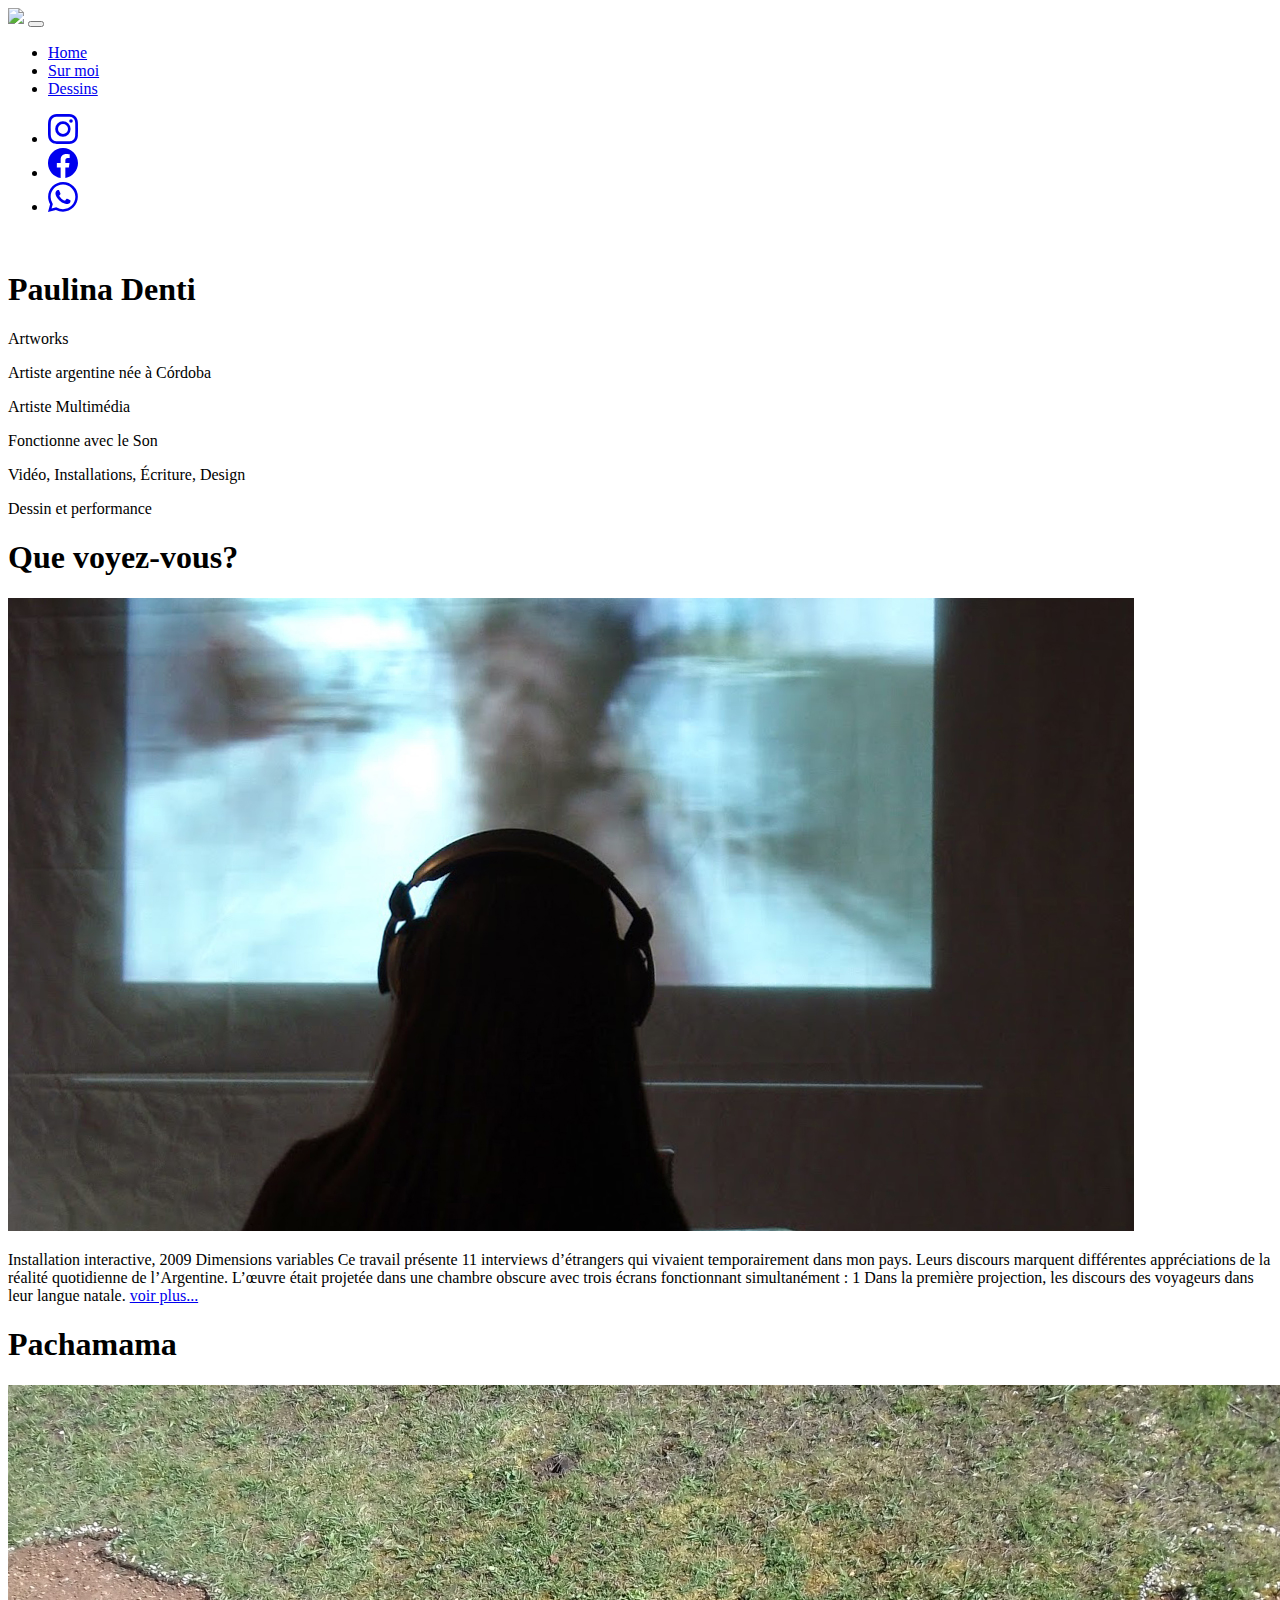
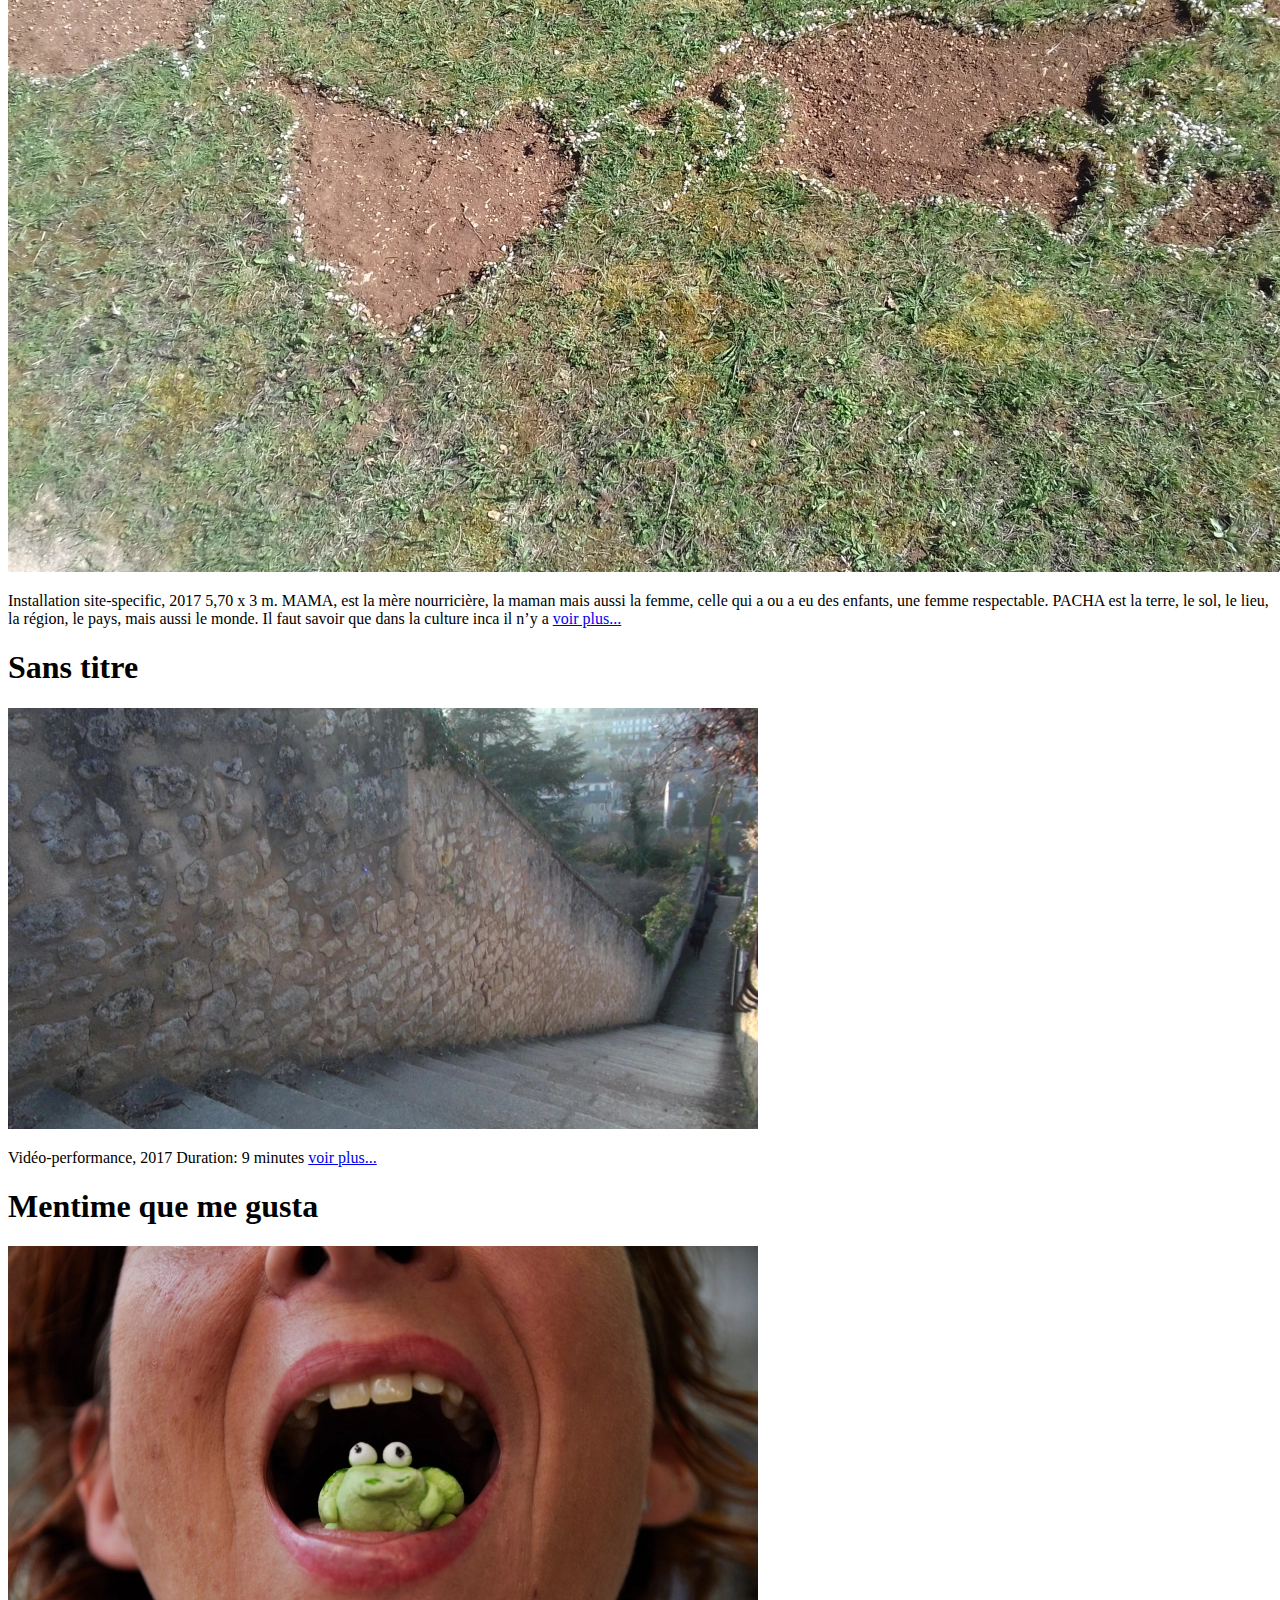
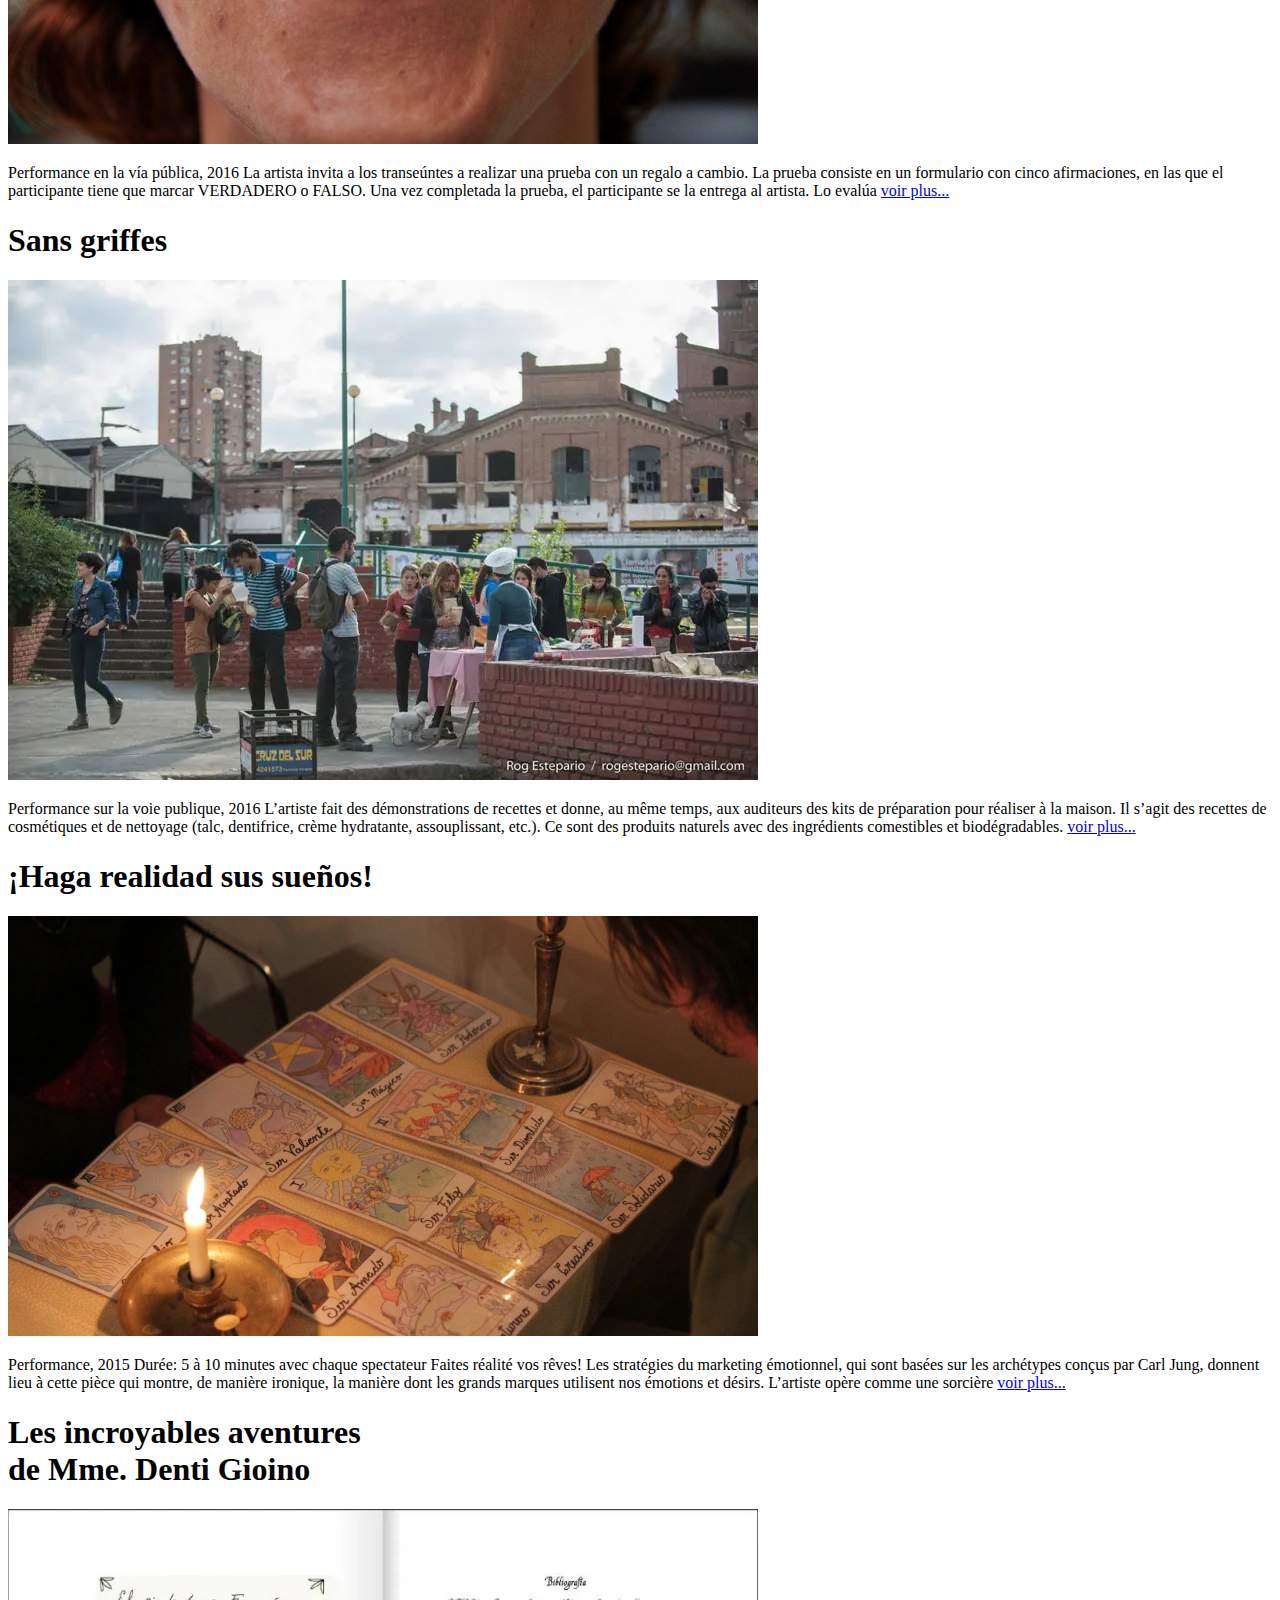
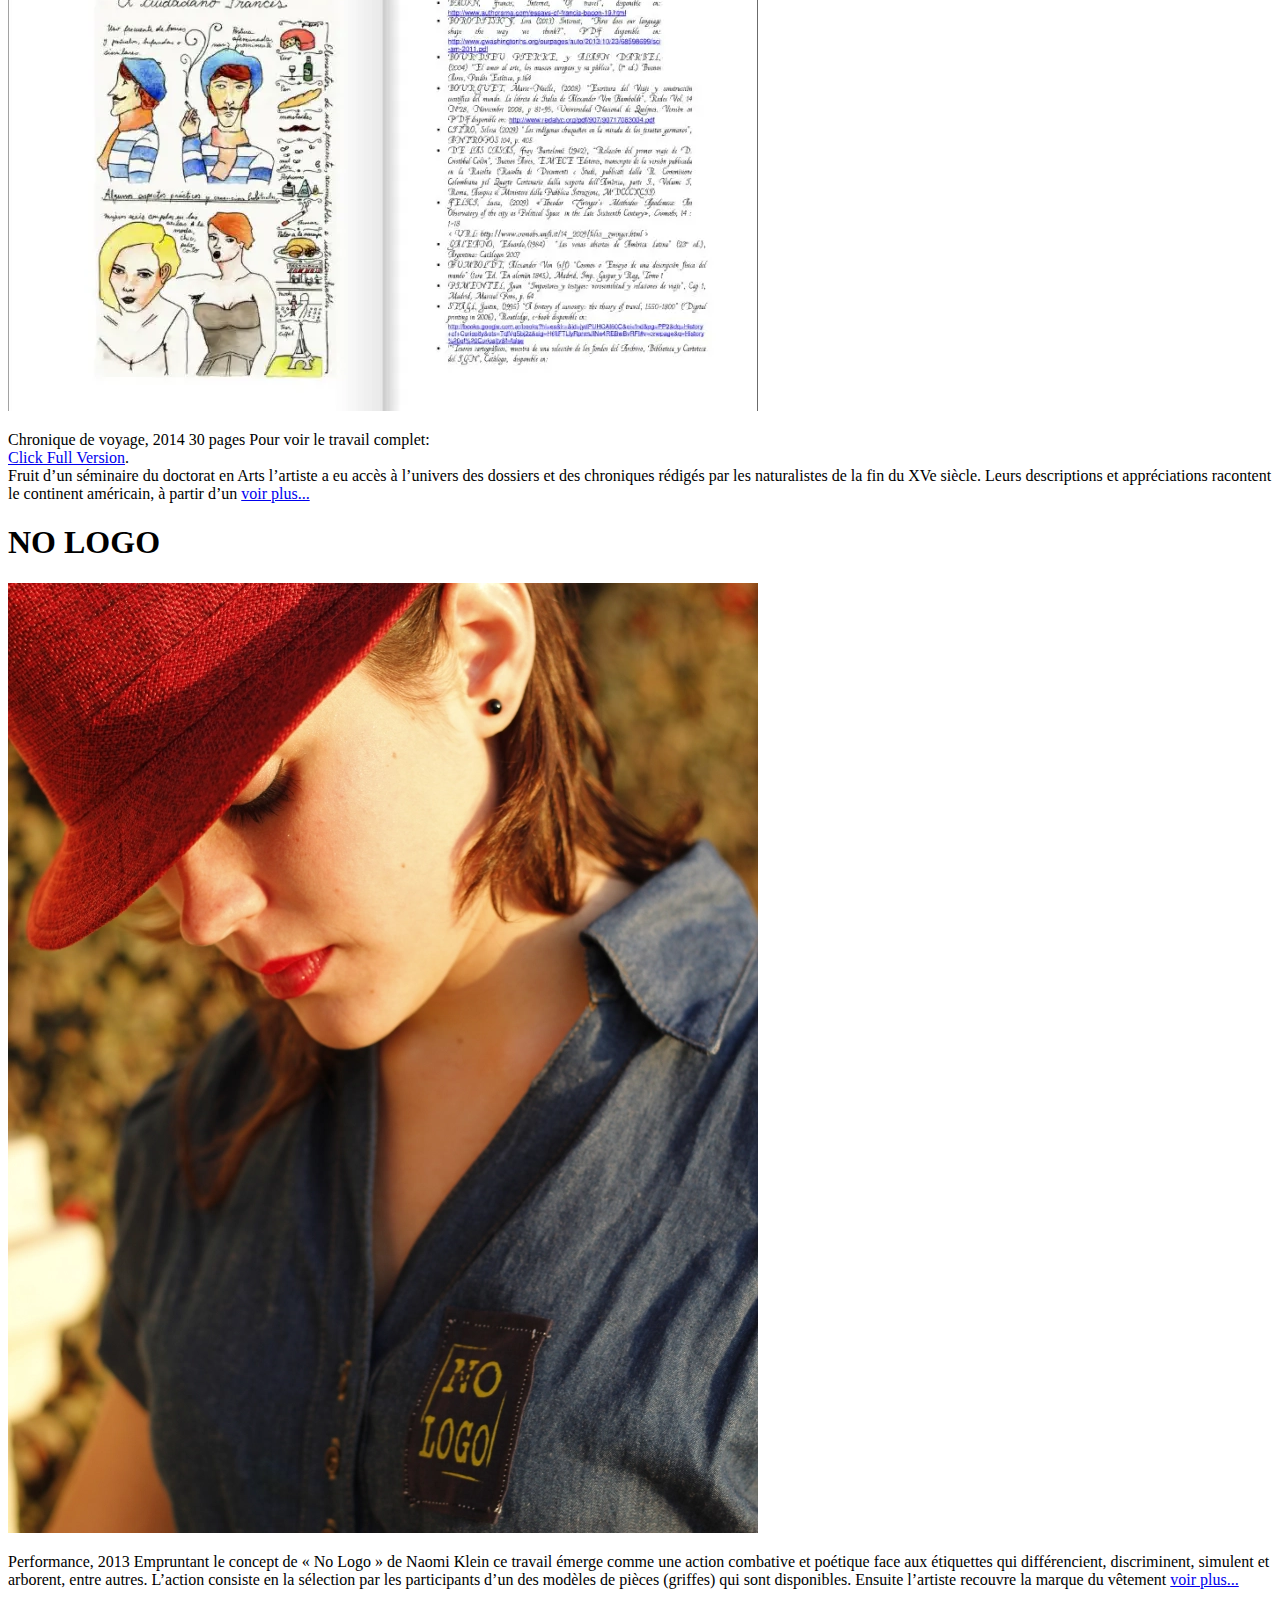
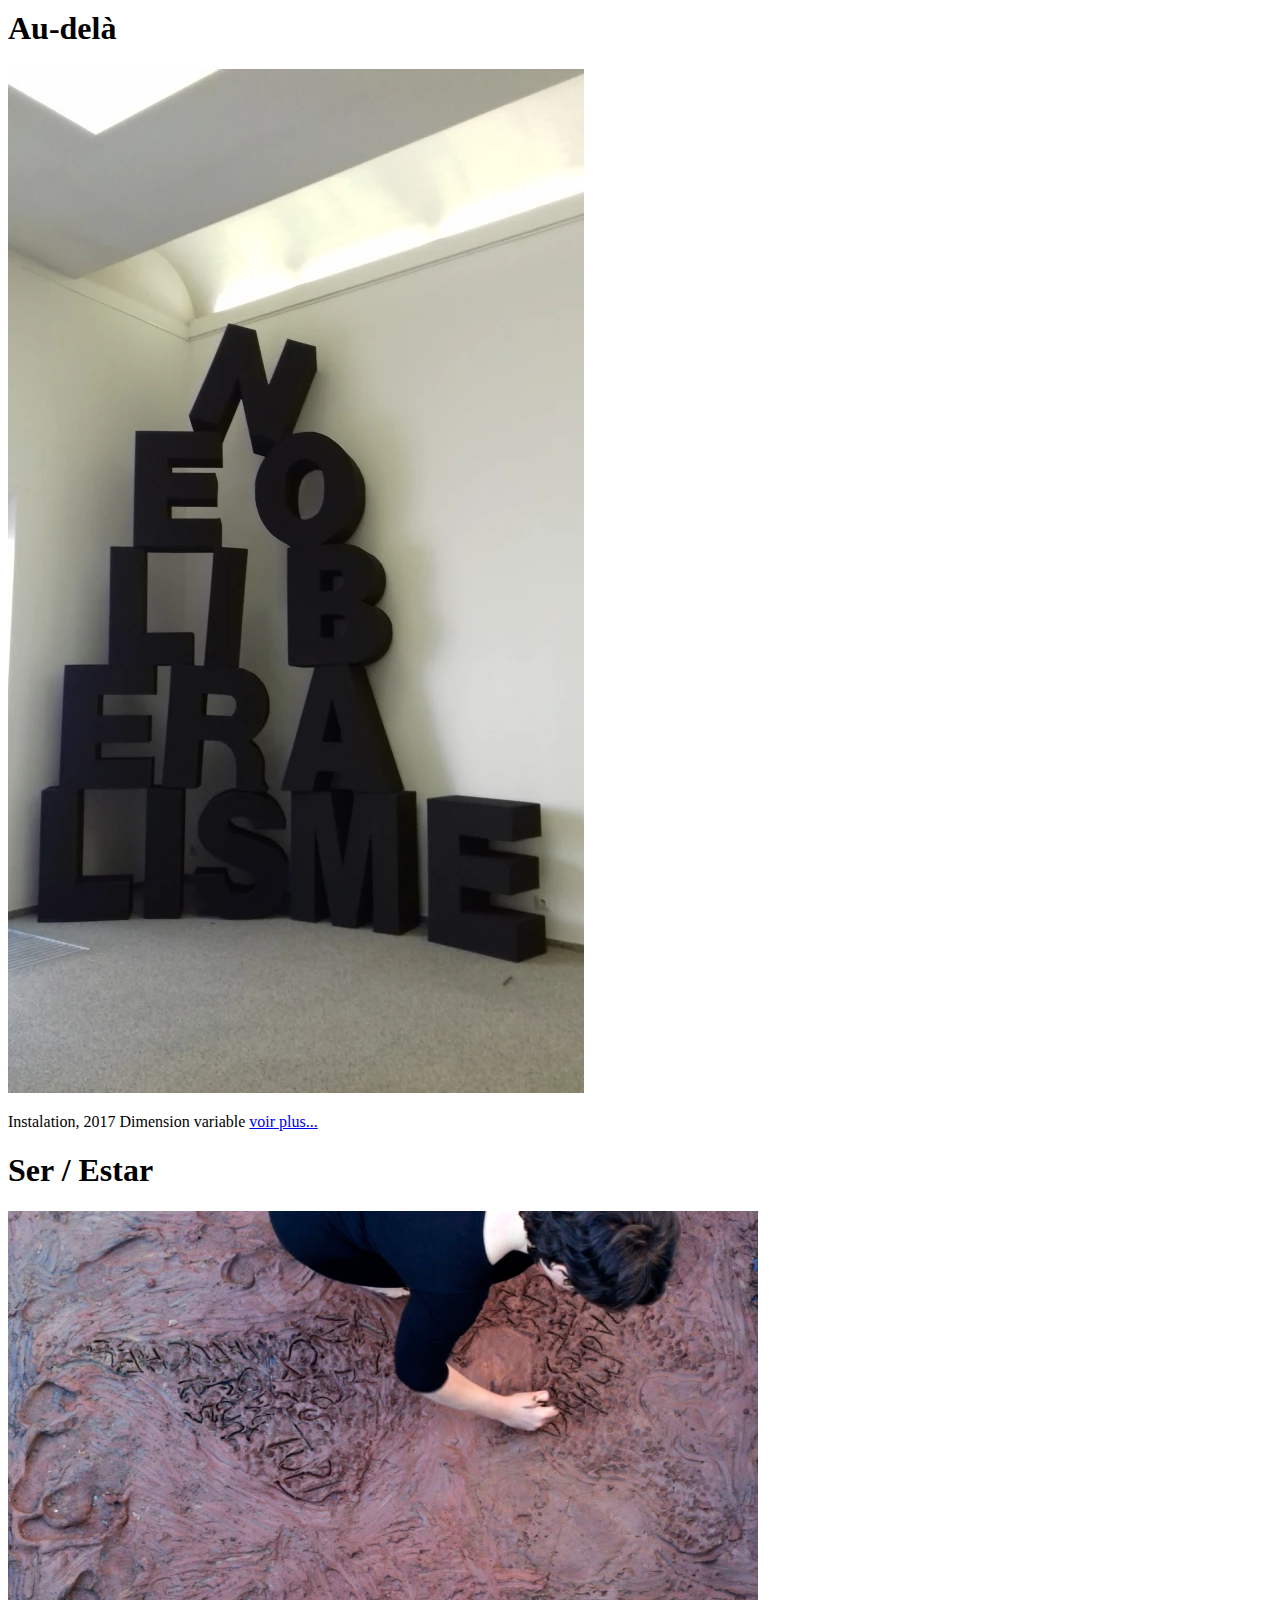
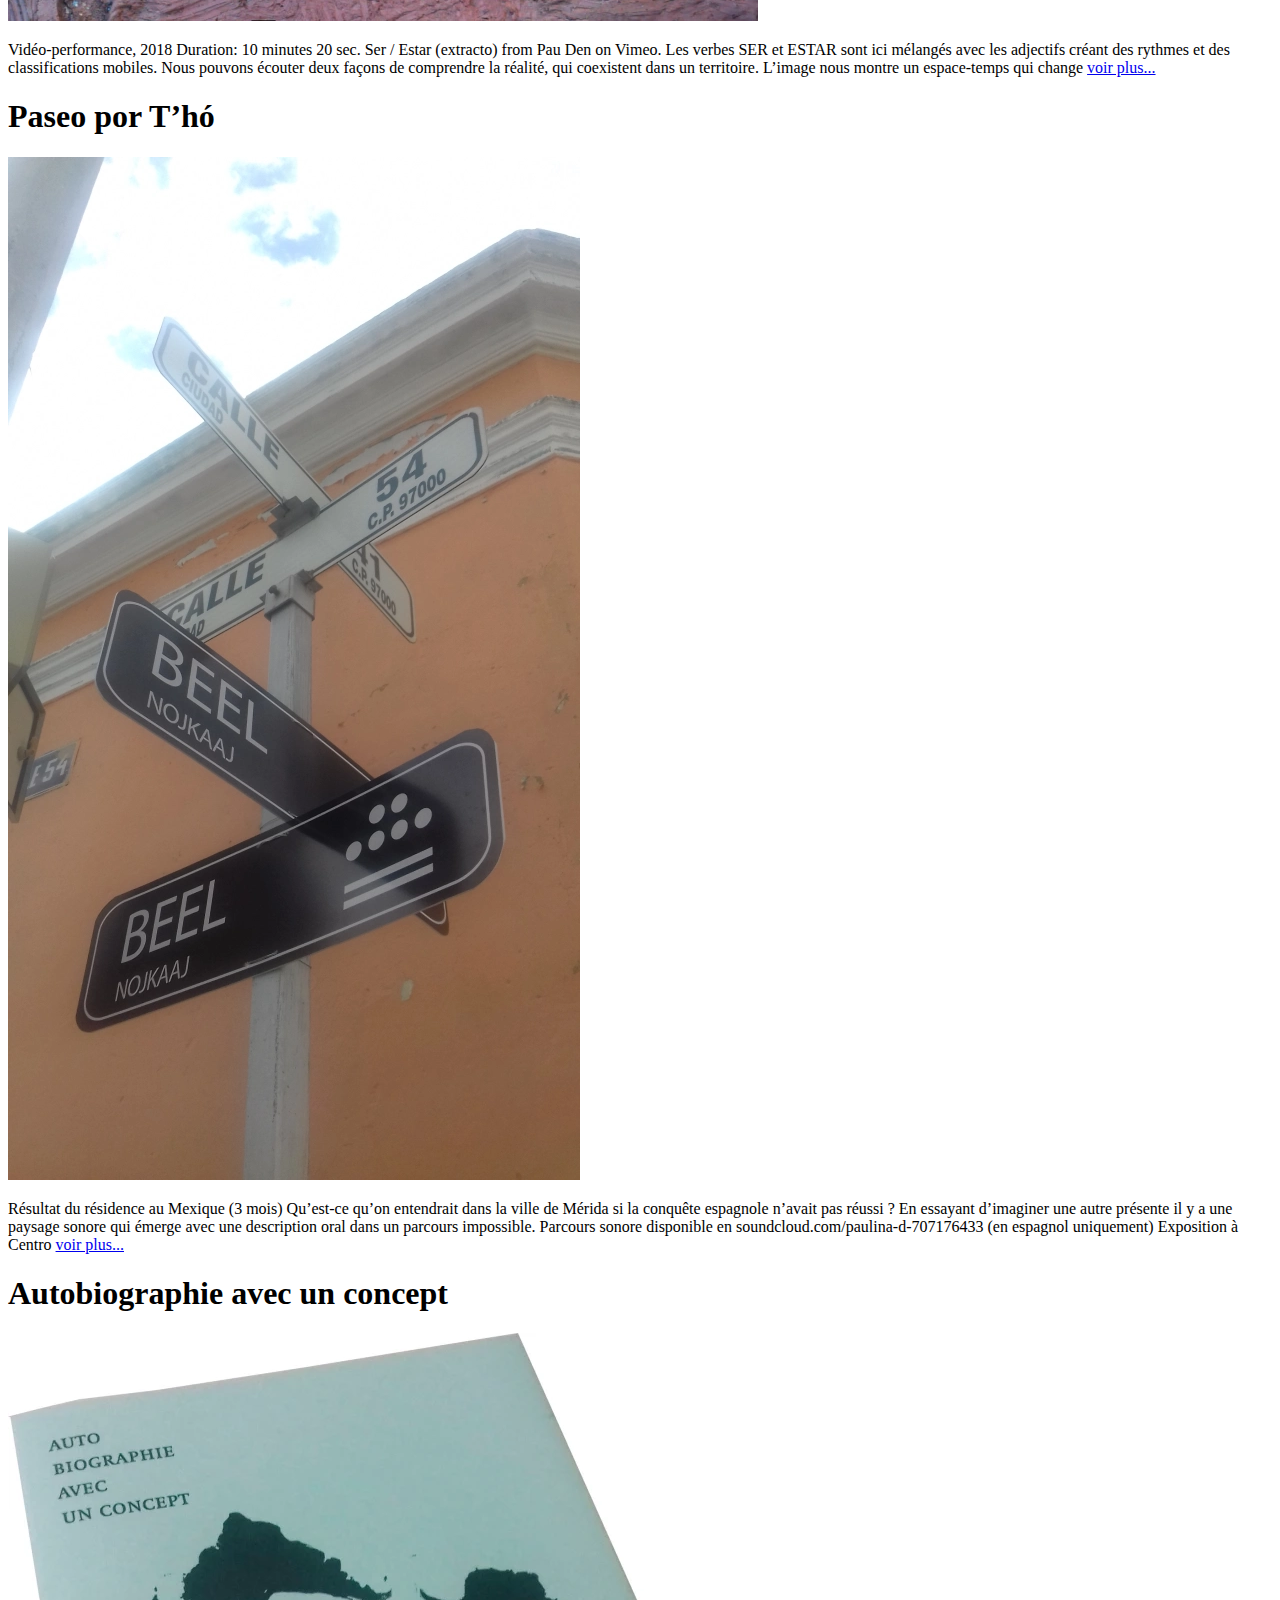
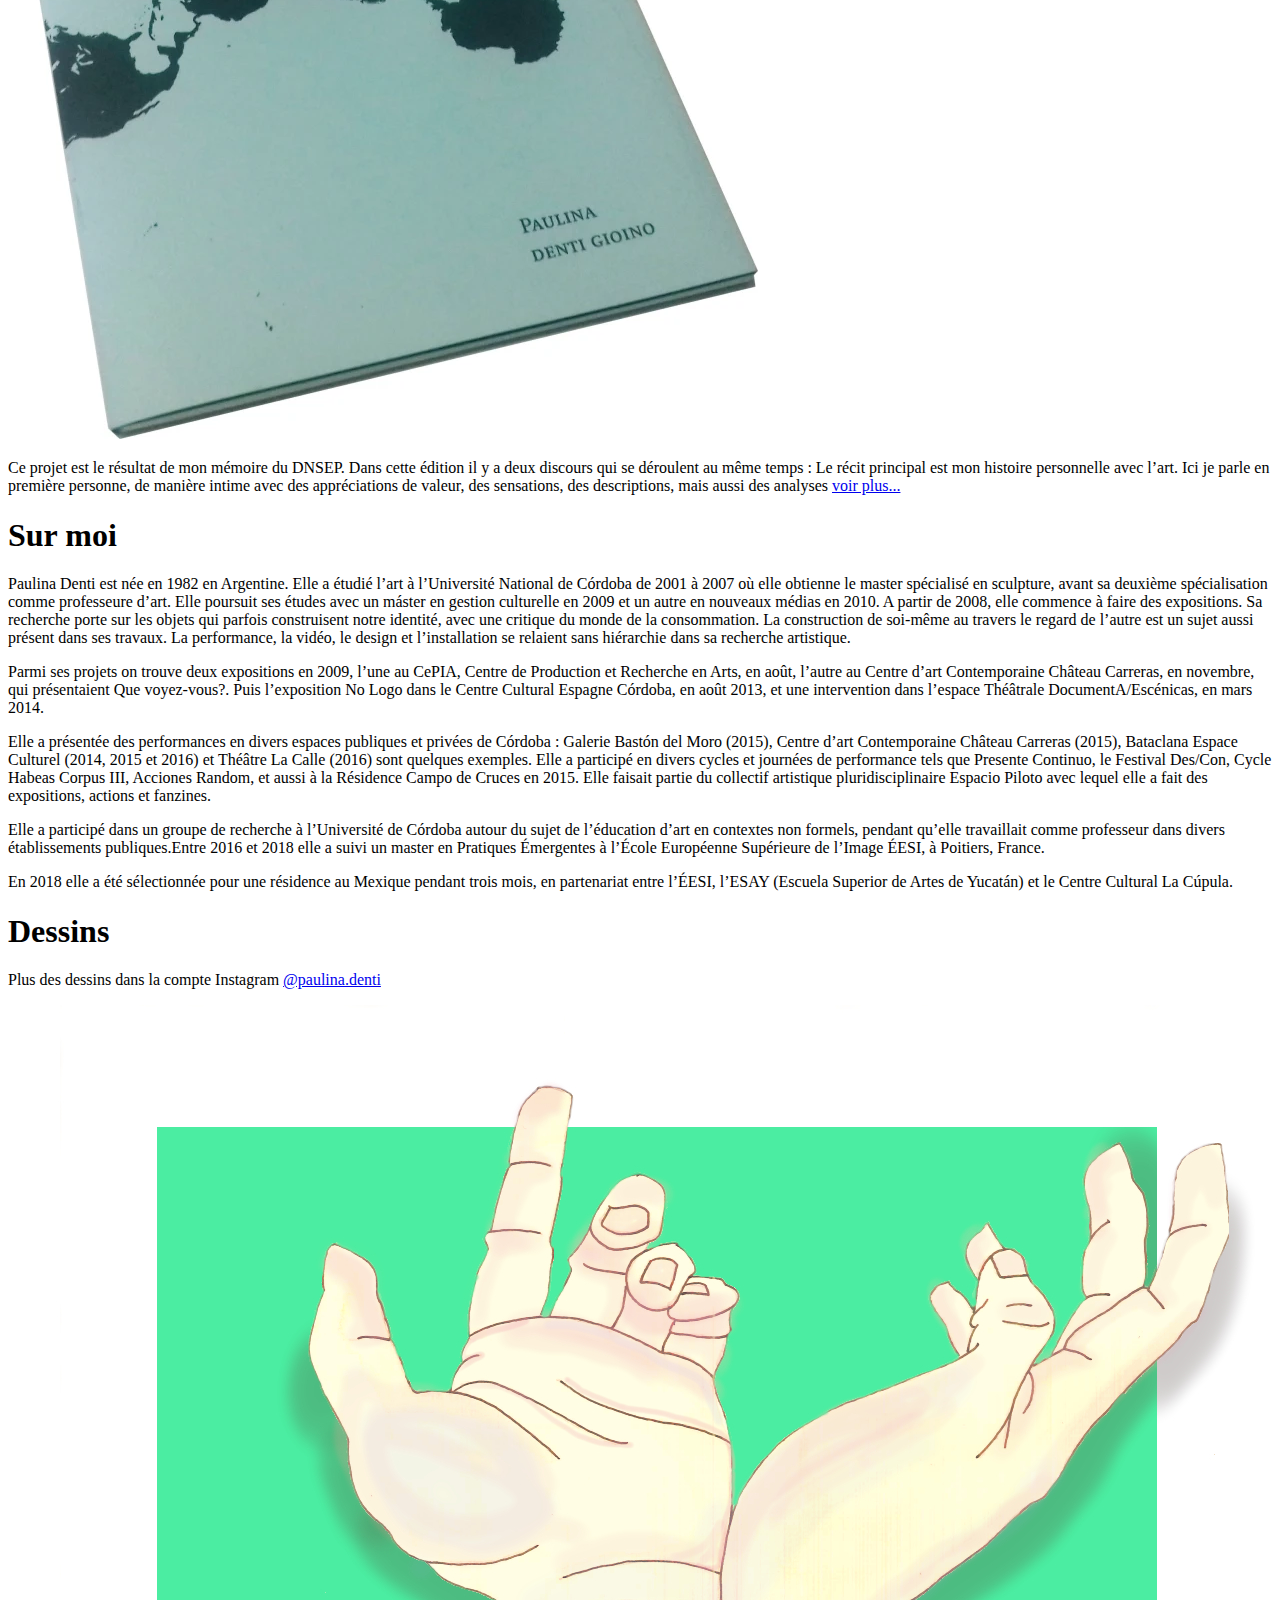
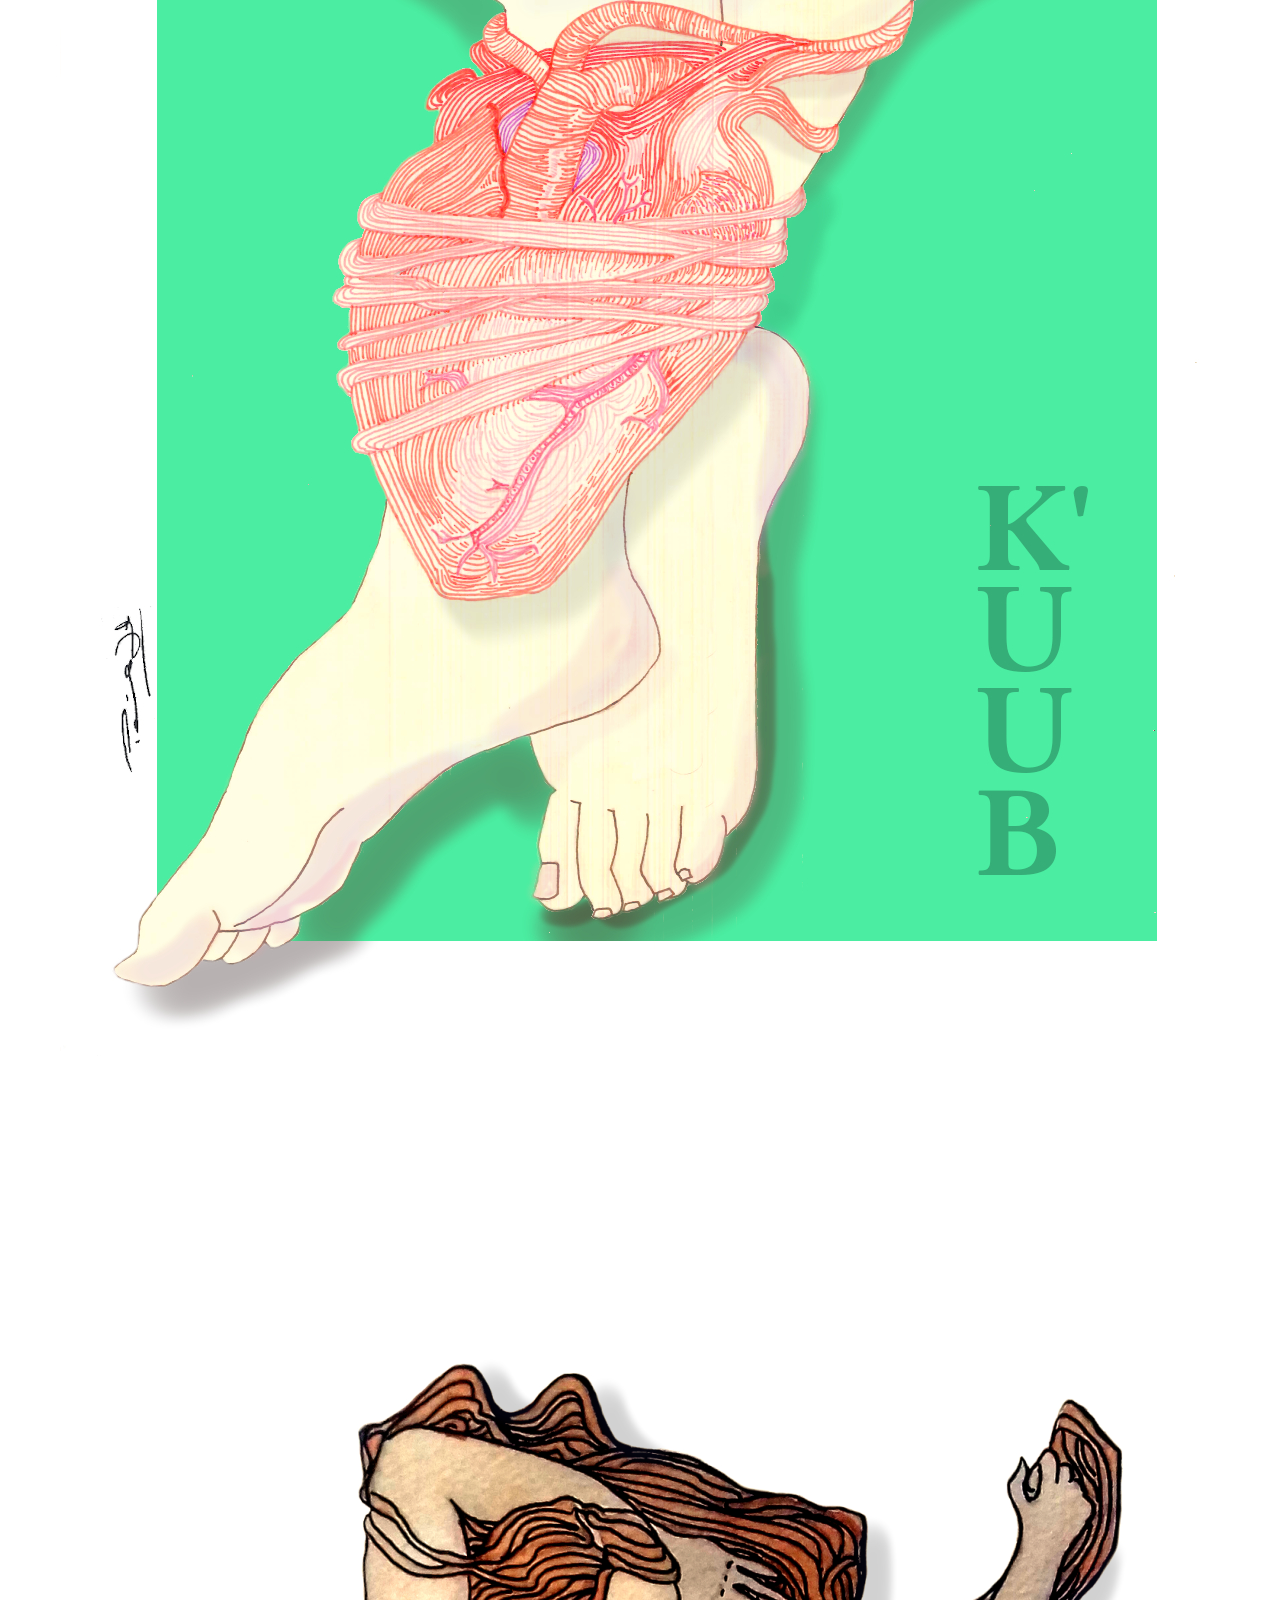
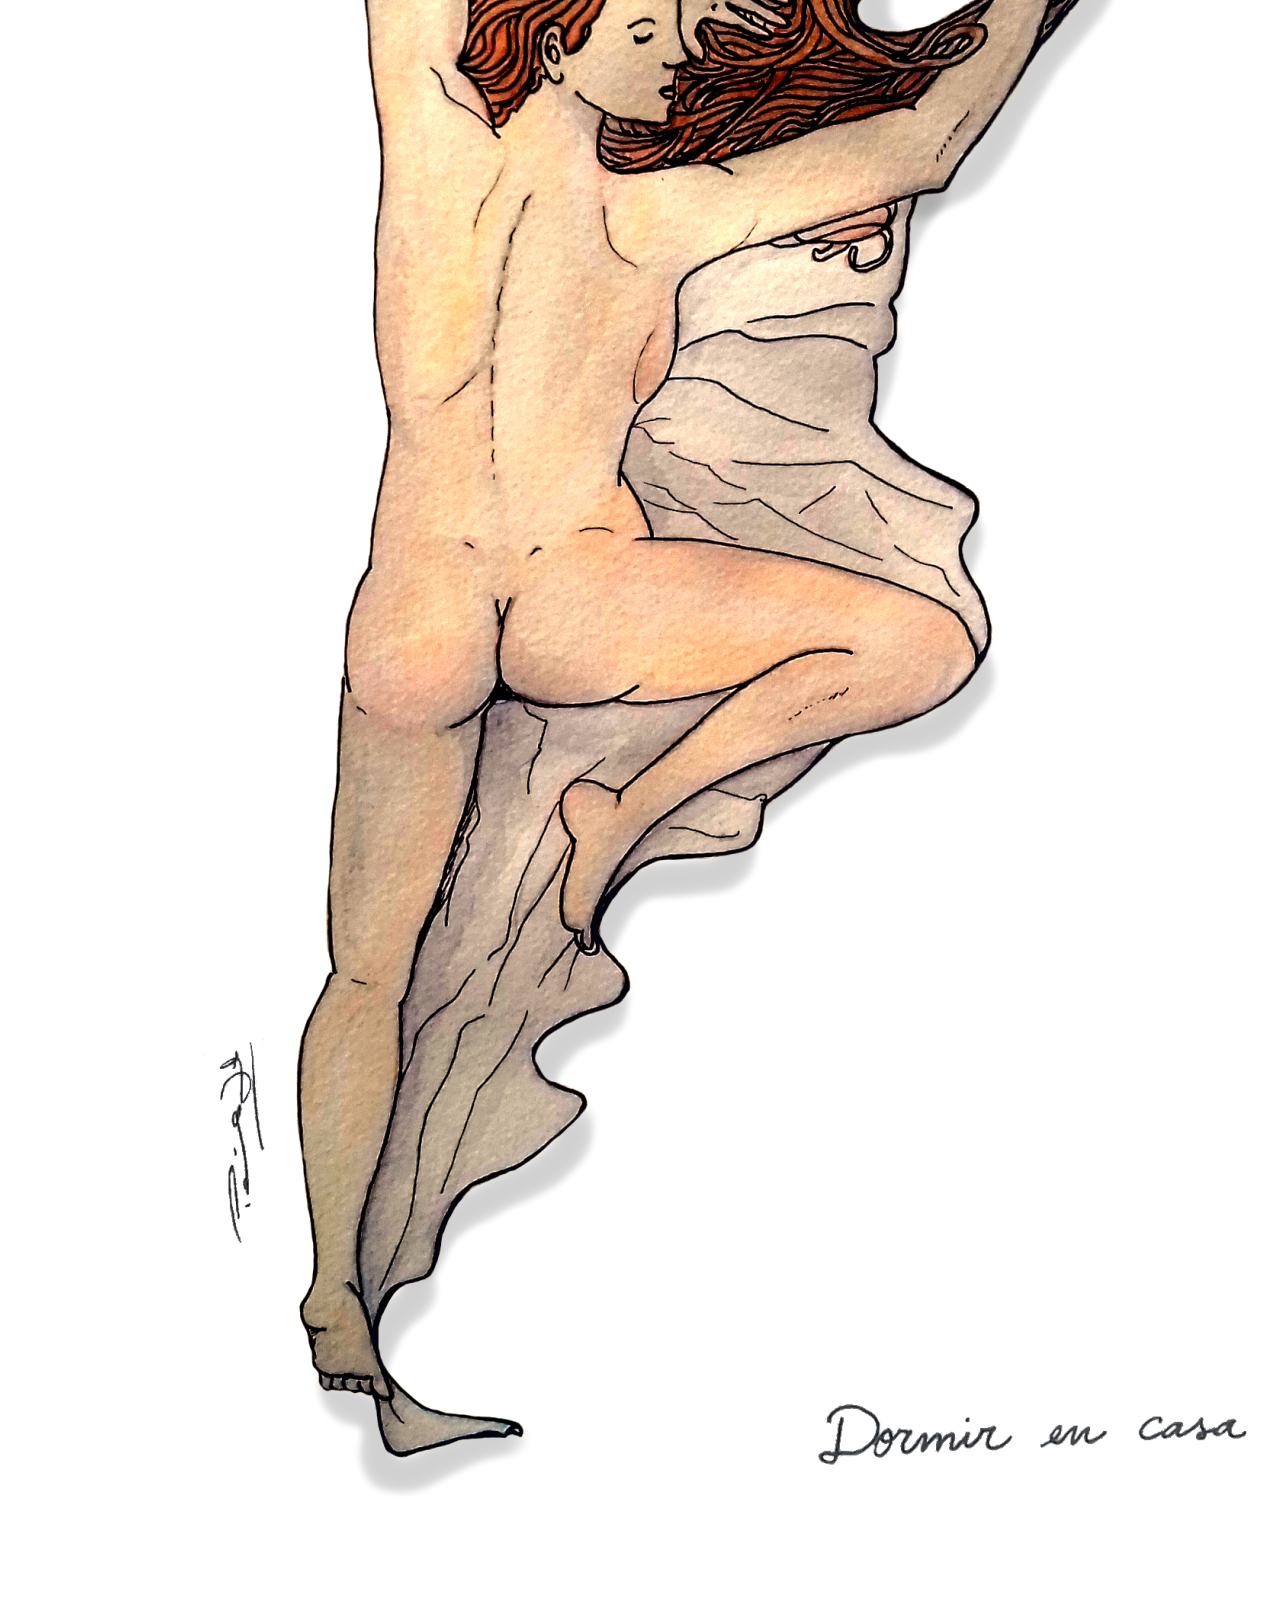
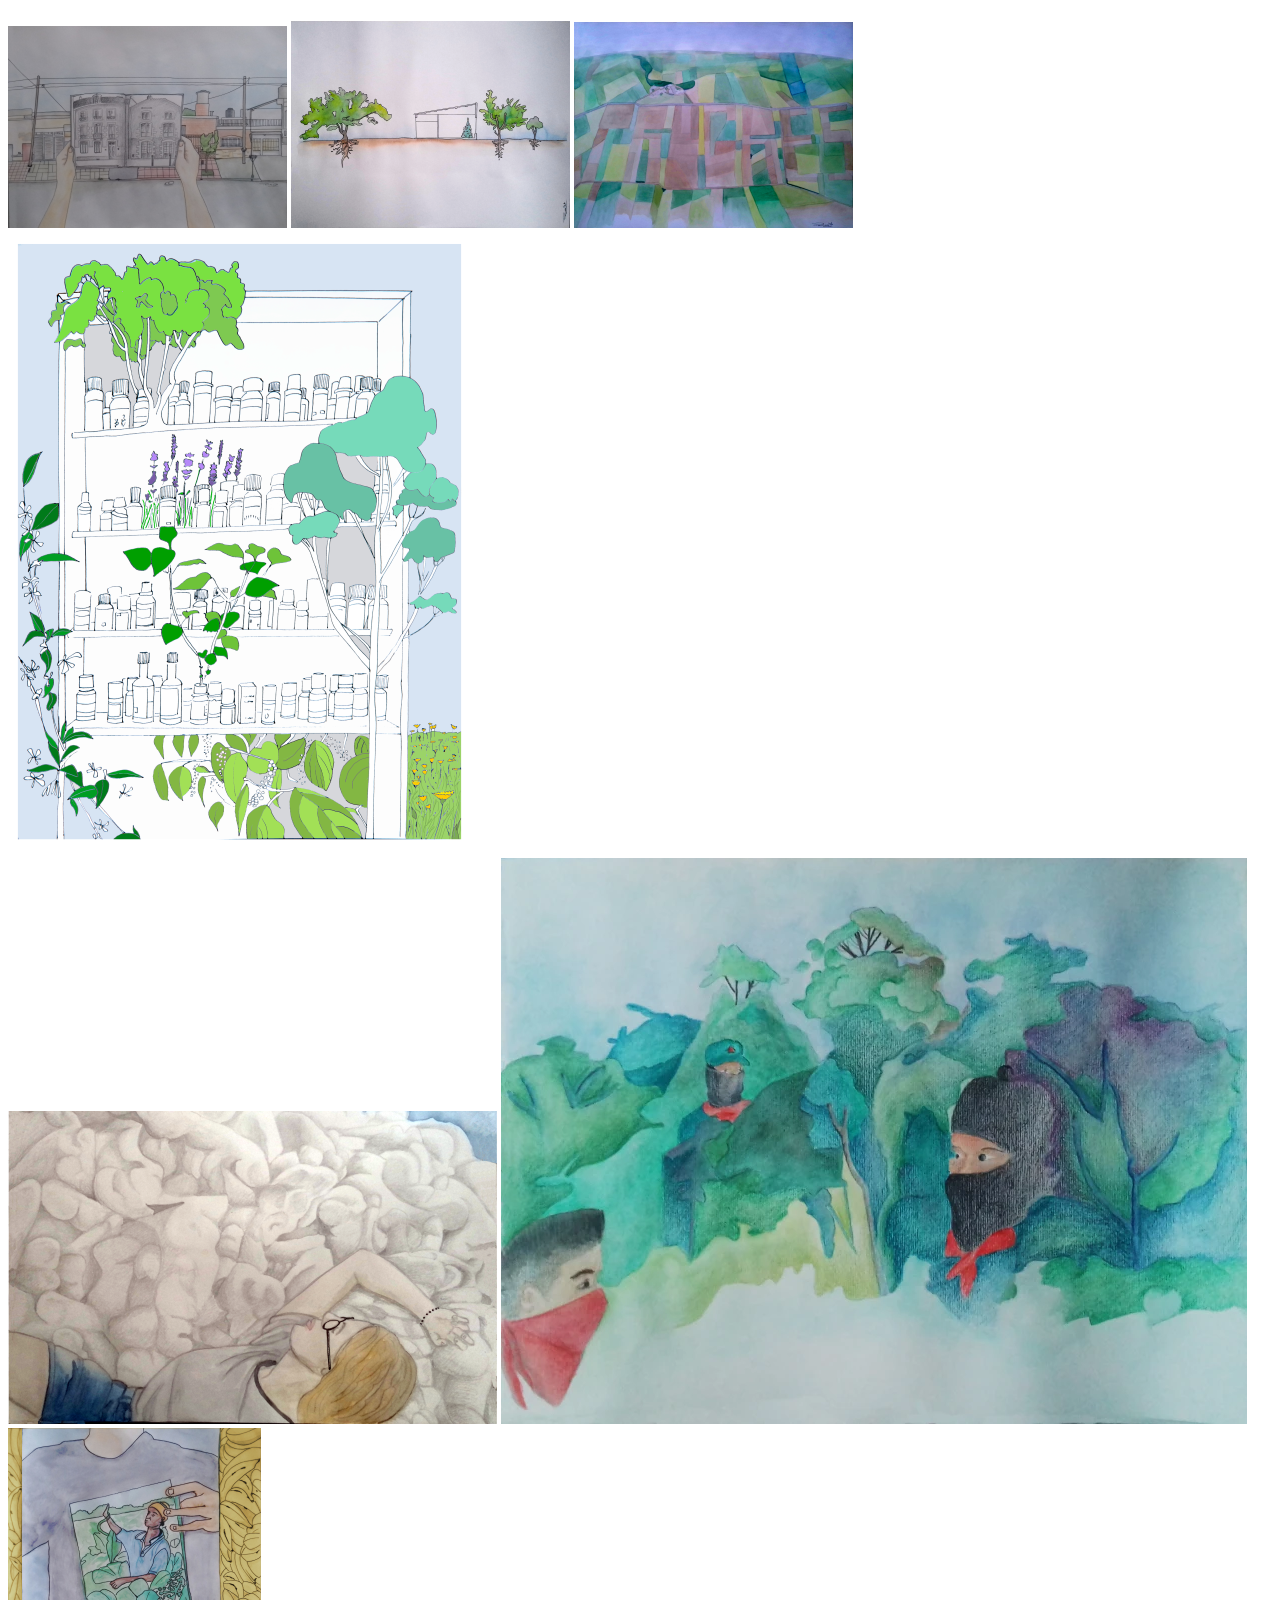
==== index.html @ 6fab8254 "web artoworks" ====
<!DOCTYPE html>
<html lang="en">
<head>
    <meta charset="UTF-8">
    <meta http-equiv="X-UA-Compatible" content="IE=edge">
    <meta name="viewport" content="width=device-width, initial-scale=1.0">
    <title>Paulina Denti - Artworks</title>
    <link rel="shortcut icon" href="/img2/nostalgia.webp" type="image/x-icon">
    <link rel="stylesheet" href="/landArtista.css">
    <link rel="stylesheet" href="/bootstrap-5.3.0-alpha1-dist/css/bootstrap.min.css">
</head>
<body data-bs-spy="scroll" data-bs-target=".navbar">
    <nav class="navbar navbar-expand-sm  shadow-sm  rounded" id="home">
        <div class="container-fluid">
        
    
            <img src="/img2/kuub2.webp" class="img-fluid d-inline-block rounded-circle " width="50">
       
          
    
          
          
    
    
    
          <button class="navbar-toggler" type="button" data-bs-toggle="collapse" data-bs-target="#collapsibleNavbar">
            <span class="navbar-toggler-icon"></span>
          </button>
    
    
          <div class="collapse navbar-collapse justify-content-start" id="collapsibleNavbar">
            <ul class="navbar-nav ">

                <li class="nav-item">
                    <a class="nav-link fw-semibold" href="#home">Home</a>
                  </li>
                  <li class="nav-item">
                    <a class="nav-link fw-semibold" href="#sur_moi">
                        Sur moi
                    </a>
                  </li>
                  <li class="nav-item fw-semibold">
                    <a class="nav-link" href="#dibujos">
                      Dessins
                    </a>
                  </li> 
          
            </ul>
          </div>
    
        
      
          <!-- iconos -->
          <div class="collapse navbar-collapse justify-content-end" id="collapsibleNavbar">
            <ul class="navbar-nav d-flex flex-row justify-content-around">
          
                <li class="nav-item">
                    <a class="nav-link" href="https://www.instagram.com/" target="_blank">
                      <svg xmlns="http://www.w3.org/2000/svg" width="30" height="30" fill="currentColor" class="bi bi-instagram" viewBox="0 0 16 16">
                        <path d="M8 0C5.829 0 5.556.01 4.703.048 3.85.088 3.269.222 2.76.42a3.917 3.917 0 0 0-1.417.923A3.927 3.927 0 0 0 .42 2.76C.222 3.268.087 3.85.048 4.7.01 5.555 0 5.827 0 8.001c0 2.172.01 2.444.048 3.297.04.852.174 1.433.372 1.942.205.526.478.972.923 1.417.444.445.89.719 1.416.923.51.198 1.09.333 1.942.372C5.555 15.99 5.827 16 8 16s2.444-.01 3.298-.048c.851-.04 1.434-.174 1.943-.372a3.916 3.916 0 0 0 1.416-.923c.445-.445.718-.891.923-1.417.197-.509.332-1.09.372-1.942C15.99 10.445 16 10.173 16 8s-.01-2.445-.048-3.299c-.04-.851-.175-1.433-.372-1.941a3.926 3.926 0 0 0-.923-1.417A3.911 3.911 0 0 0 13.24.42c-.51-.198-1.092-.333-1.943-.372C10.443.01 10.172 0 7.998 0h.003zm-.717 1.442h.718c2.136 0 2.389.007 3.232.046.78.035 1.204.166 1.486.275.373.145.64.319.92.599.28.28.453.546.598.92.11.281.24.705.275 1.485.039.843.047 1.096.047 3.231s-.008 2.389-.047 3.232c-.035.78-.166 1.203-.275 1.485a2.47 2.47 0 0 1-.599.919c-.28.28-.546.453-.92.598-.28.11-.704.24-1.485.276-.843.038-1.096.047-3.232.047s-2.39-.009-3.233-.047c-.78-.036-1.203-.166-1.485-.276a2.478 2.478 0 0 1-.92-.598 2.48 2.48 0 0 1-.6-.92c-.109-.281-.24-.705-.275-1.485-.038-.843-.046-1.096-.046-3.233 0-2.136.008-2.388.046-3.231.036-.78.166-1.204.276-1.486.145-.373.319-.64.599-.92.28-.28.546-.453.92-.598.282-.11.705-.24 1.485-.276.738-.034 1.024-.044 2.515-.045v.002zm4.988 1.328a.96.96 0 1 0 0 1.92.96.96 0 0 0 0-1.92zm-4.27 1.122a4.109 4.109 0 1 0 0 8.217 4.109 4.109 0 0 0 0-8.217zm0 1.441a2.667 2.667 0 1 1 0 5.334 2.667 2.667 0 0 1 0-5.334z"/>
                      </svg>
                    </a>
                  </li>
        
                  <li>
                    <a class="nav-link" href="https://www.facebook.com/">
                      <svg xmlns="http://www.w3.org/2000/svg" width="30" height="30" fill="currentColor" class="bi bi-facebook" viewBox="0 0 16 16">
                        <path d="M16 8.049c0-4.446-3.582-8.05-8-8.05C3.58 0-.002 3.603-.002 8.05c0 4.017 2.926 7.347 6.75 7.951v-5.625h-2.03V8.05H6.75V6.275c0-2.017 1.195-3.131 3.022-3.131.876 0 1.791.157 1.791.157v1.98h-1.009c-.993 0-1.303.621-1.303 1.258v1.51h2.218l-.354 2.326H9.25V16c3.824-.604 6.75-3.934 6.75-7.951z"/>
                      </svg>
                    </a>
                   </li> 
        
                   <li class="nav-item">
                    <a class="nav-link" href="https://web.whatsapp.com/" target="_blank">
                      <svg xmlns="http://www.w3.org/2000/svg" width="30" height="30" fill="currentColor" class="bi bi-whatsapp" viewBox="0 0 16 16">
                        <path d="M13.601 2.326A7.854 7.854 0 0 0 7.994 0C3.627 0 .068 3.558.064 7.926c0 1.399.366 2.76 1.057 3.965L0 16l4.204-1.102a7.933 7.933 0 0 0 3.79.965h.004c4.368 0 7.926-3.558 7.93-7.93A7.898 7.898 0 0 0 13.6 2.326zM7.994 14.521a6.573 6.573 0 0 1-3.356-.92l-.24-.144-2.494.654.666-2.433-.156-.251a6.56 6.56 0 0 1-1.007-3.505c0-3.626 2.957-6.584 6.591-6.584a6.56 6.56 0 0 1 4.66 1.931 6.557 6.557 0 0 1 1.928 4.66c-.004 3.639-2.961 6.592-6.592 6.592zm3.615-4.934c-.197-.099-1.17-.578-1.353-.646-.182-.065-.315-.099-.445.099-.133.197-.513.646-.627.775-.114.133-.232.148-.43.05-.197-.1-.836-.308-1.592-.985-.59-.525-.985-1.175-1.103-1.372-.114-.198-.011-.304.088-.403.087-.088.197-.232.296-.346.1-.114.133-.198.198-.33.065-.134.034-.248-.015-.347-.05-.099-.445-1.076-.612-1.47-.16-.389-.323-.335-.445-.34-.114-.007-.247-.007-.38-.007a.729.729 0 0 0-.529.247c-.182.198-.691.677-.691 1.654 0 .977.71 1.916.81 2.049.098.133 1.394 2.132 3.383 2.992.47.205.84.326 1.129.418.475.152.904.129 1.246.08.38-.058 1.171-.48 1.338-.943.164-.464.164-.86.114-.943-.049-.084-.182-.133-.38-.232z"/>
                      </svg>
                    </a>
                  </li>
             
     </ul>
      
          </div>
        </div>
      </nav>

      <!-- header  -->

      
  <div class="container-fluid text-center  rounded  mb-5">
    <div class="row ">
        <div class="col-sm-6  ">
          <img class="img-fluid w-75 rounded-end-4 rounded-start-1 mt-4 mb-4 justify-content-end shadow-sm" src="/img2/nostalgia.webp" alt="">
            
        </div>
        <div class="col-sm-6 align-self-center">
          <h1 class="fs-1">Paulina Denti</h1>
          <p class="fs-2 text-dark fw-semibold" >Artworks</p>
          <p class="fs-3 text-secondary">Artiste argentine née à Córdoba</p>
          <p class="fs-3 text-secondary fw-semibold">Artiste Multimédia</p>
          <p class="fs-3 text-secondary fw-semibold">Fonctionne avec le Son</p>
          <p class="fs-3 text-secondary fw-semibold">Vidéo, Installations, Écriture, Design</p>
          <p class="fs-3 text-secondary fw-semibold">Dessin et performance</p>

        
        </div>
       
    </div>
    
  </div>
<!-- Que voyez-vous? y Pachamama -->
  <div class="container-fluid mt-5">
    <div class="row">
        <div class="col-sm-6">
            <h1 class="text-center text-danger fs-2">Que voyez-vous?</h1>
           <a href="/voyez_vous.html" target="_blank"><img src="/img/que ves16x9.jpg" class="img-fluid w-75  rounded-1 d-block mx-auto" alt=""></a>
            <p class="p-5 text-dark text-start ">Installation interactive, 2009 Dimensions variables Ce travail présente 11 interviews d’étrangers qui vivaient temporairement dans mon pays. Leurs discours marquent différentes appréciations de la réalité quotidienne de l’Argentine. L’œuvre était projetée dans une chambre obscure avec trois écrans fonctionnant simultanément : 1 Dans la première projection, les discours des voyageurs dans leur langue natale.
              <a href="/voyez_vous.html" target="_blank" class="text-decoration-none text-secondary p-3 fw-semibold">voir plus...</a>
            </p>
           
        </div>
        <div class="col-sm-6">
            <h1 class="text-center text-danger fs-2">Pachamama</h1>
            <a href="/pachamama.html" target="_blank"><img src="/img/america.webp" class="img-fluid w-75 rounded-1 shadow-sm d-block mx-auto" alt=""></a> 
            <p class="p-5 text-dark text-start ">Installation site-specific, 2017 5,70 x 3 m. MAMA, est la mère nourricière, la maman mais aussi la femme, celle qui a ou a eu des enfants, une femme respectable. PACHA est la terre, le sol, le lieu, la région, le pays, mais aussi le monde. Il faut savoir que dans la culture inca il n’y a <a href="/pachamama.html" class="text-decoration-none text-secondary p-3 fw-semibold">voir plus...</a>
            </p>
           
            
        </div>
    </div>
  </div>

<!-- Sans Titre y Mentime -->
  <div class="container-fluid mt-5">
    <div class="row">
        <div class="col-sm-6">
            <h1 class="text-center text-danger fs-2">Sans titre</h1>
          <a href="/sans_titre.html" target="_blank"><img src="/img/Sans titre.webp" class="img-fluid w-75  rounded-1 shadow-sm d-block mx-auto" alt=""></a>  
            <p class="p-3 text-dark overflow-auto text-center">Vidéo-performance, 2017 Duration: 9 minutes
              <a href="/sans_titre.html" class="text-decoration-none  text-secondary p-3">voir plus...</a>
            </p>
            
        </div>
        <div class="col-sm-6">
            <h1 class="text-center text-danger fs-2">Mentime que me gusta</h1>
            <a href="/mentime.html" target="_blank"><img src="/img/mentime que me gusta.webp" class="img-fluid w-75 rounded-1 shadow-sm d-block mx-auto" alt=""></a>  
            <p class="p-5 text-dark text-start">Performance en la vía pública, 2016 La artista invita a los transeúntes a realizar una prueba con un regalo a cambio. La prueba consiste en un formulario con cinco afirmaciones, en las que el participante tiene que marcar VERDADERO o FALSO. Una vez completada la prueba, el participante se la entrega al artista. Lo evalúa
              <a href="/mentime.html" class="text-decoration-none text-secondary p-3">voir plus...</a>
            </p>
            
        </div>
    </div>
  </div>

<!-- San Griffes y Haga realidad sus sueños -->
  <div class="container-fluid mt-5">
    <div class="row">
        <div class="col-sm-6">
            <h1 class="text-center text-danger fs-2">Sans griffes</h1>
            <a href="/sans_griffes.html" target="_blank"><img src="/img/san griffes.webp" class="img-fluid w-75  rounded-1 shadow-sm d-block mx-auto" alt=""></a>   
            <p class="p-5 text-dark text-start">Performance sur la voie publique, 2016 L’artiste fait des démonstrations de recettes et donne, au même temps, aux auditeurs des kits de préparation pour réaliser à la maison. Il s’agit des recettes de cosmétiques et de nettoyage (talc, dentifrice, crème hydratante, assouplissant, etc.). Ce sont des produits naturels avec des ingrédients comestibles et biodégradables. 

              <a href="/sans_griffes.html" class="text-decoration-none text-secondary p-3">voir plus...</a>
            </p>
            
        </div>
        <div class="col-sm-6">
            <h1 class="text-center text-danger fs-2">¡Haga realidad sus sueños!</h1>
            <a href="haga_realidad.html" target="_blank"><img src="/img/haga realidad sus sueños.webp" class="img-fluid w-75 rounded-1 shadow-sm d-block mx-auto" alt=""></a>   
            <p class="p-5 text-dark text-start">Performance, 2015 Durée: 5 à 10 minutes avec chaque spectateur Faites réalité vos rêves! Les stratégies du marketing émotionnel, qui sont basées sur les archétypes conçus par Carl Jung, donnent lieu à cette pièce qui montre, de manière ironique, la manière dont les grands marques utilisent nos émotions et désirs. L’artiste opère comme une sorcière 
              <a href="/haga_realidad.html" class="text-decoration-none text-secondary p-3">voir plus...</a>  
            </p>
            
        </div>
    </div>
  </div>
<!-- Increibles aventuras y no logo -->
  <div class="container-fluid mt-5">
    <div class="row">
        <div class="col-sm-6">
            <h1 class="text-center text-danger fs-2">Les incroyables aventures <br> de Mme. Denti Gioino</h1>
            <a href="/les_incroyables.html" target="_blank"><img src="/img/les incroyables.webp" class="img-fluid w-75  rounded-1 shadow-sm d-block mx-auto" alt=""></a>    
            <p class="p-5 text-dark text-start">
                Chronique de voyage, 2014 30 pages Pour voir le travail complet: <br> <a class="text-decoration-none text-dark fw-semibold" target="_blank" href="http://issuu.com/cronicaspaulina/docs/las_increibles_aventuras_de_sra">Click Full Version</a>. <br> Fruit d’un séminaire du doctorat en Arts l’artiste a eu accès à l’univers des dossiers et des chroniques rédigés par les naturalistes de la fin du XVe siècle. Leurs descriptions et appréciations racontent le continent américain, à partir d’un
                <a href="/les_incroyables.html" class="text-decoration-none text-secondary p-3">voir plus...</a> 
            </p>
            
        </div>
        <div class="col-sm-6">
            <h1 class="text-center text-danger fs-2">NO LOGO</h1>
            <a href="nologo.html" target="_blank"><img src="/img/no logo.webp" class="img-fluid w-75 rounded-1 shadow-sm d-block mx-auto" alt=""></a>    
            <p class="p-5 text-dark text-start">
                Performance, 2013 Empruntant le concept de « No Logo » de Naomi Klein ce travail émerge comme une action combative et poétique face aux étiquettes qui différencient, discriminent, simulent et arborent, entre autres. L’action consiste en la sélection par les participants d’un des modèles de pièces (griffes) qui sont disponibles. Ensuite l’artiste recouvre la marque du vêtement
                <a href="nologo.html" class="text-decoration-none text-secondary p-3">voir plus...</a>
             </p>
           
        </div>
    </div>
  </div>

<!-- Au dela y ser existir -->
  <div class="container-fluid mt-5">
    <div class="row">
        <div class="col-sm-6">
            <h1 class="text-center text-danger fs-2">Au-delà</h1>
            <a href="au_dela.html" target="_blank"><img src="/img/Au-dela.webp" class="img-fluid w-50 rounded-1 shadow-sm d-block mx-auto" alt=""></a>    
            <p class="p-5 text-dark  text-center">
                Instalation, 2017 Dimension variable
                <a href="au_dela.html" class="text-decoration-none text-secondary p-3">voir plus...</a>
            </p>
            
        </div>
        <div class="col-sm-6">
            <h1 class="text-center text-danger fs-2">Ser / Estar</h1>
            <a href="/ser_estar.html" target="_blank"><img src="/img/Ser estar.webp" class="img-fluid w-75 rounded-1 shadow-sm d-block mx-auto" alt=""></a>   
            <p class="p-5 text-dark text-start">
                Vidéo-performance, 2018 Duration: 10 minutes 20 sec. Ser / Estar (extracto) from Pau Den on Vimeo. Les verbes SER et ESTAR sont ici mélangés avec les adjectifs créant des rythmes et des classifications mobiles. Nous pouvons écouter deux façons de comprendre la réalité, qui coexistent dans un territoire. L’image nous montre un espace-temps qui change
                <a href="/ser_estar.html" class="text-decoration-none text-secondary p-3">voir plus...</a>
             </p>
            
        </div>
    </div>
  </div>


  <!-- Paseo por T’hó y ser existir -->
  <div class="container-fluid mt-5">
    <div class="row">
        <div class="col-sm-6">
            <h1 class="text-center text-danger fs-2">Paseo por T’hó</h1>
            <a href="paseo.html" target="_blank"><img src="/img/paseo por to.webp" class="img-fluid w-50 rounded-1 shadow-sm d-block mx-auto" alt=""></a>    
            <p class="p-5 text-dark  text-center">
              Résultat du résidence au Mexique (3 mois) Qu’est-ce qu’on entendrait dans la ville de Mérida si la conquête espagnole n’avait pas réussi ? En essayant d’imaginer une autre présente il y a une paysage sonore qui émerge avec une description oral dans un parcours impossible. Parcours sonore disponible en soundcloud.com/paulina-d-707176433 (en espagnol uniquement) Exposition à Centro
                <a href="/paseo.html" class="text-decoration-none text-secondary p-3">voir plus...</a>
            </p>
            
        </div>
        <div class="col-sm-6">
            <h1 class="text-center text-danger fs-2">Autobiographie avec un concept</h1>
            <a href="autobiographie.html" target="_blank"><img src="/img/autobiografie.webp" class="img-fluid w-75 rounded-1 d-block mx-auto" alt=""></a>   
            <p class="p-5 text-dark text-start">
              Ce projet est le résultat de mon mémoire du DNSEP. Dans cette édition il y a deux discours qui se déroulent au même temps : Le récit principal est mon histoire personnelle avec l’art. Ici je parle en première personne, de manière intime avec des appréciations de valeur, des sensations, des descriptions, mais aussi des analyses
                <a href="/autobiographie.html" class="text-decoration-none text-secondary p-3">voir plus...</a>
             </p>
            
        </div>
    </div>
  </div>



<!-- about -->
  <div class="container-fluid mt-5 mb-5">
    <div class="row">
        <div class="col">
            <h1 class="text-start text-dark fw-bold p-3 fs-2" id="sur_moi">Sur moi</h1>
            
            <p class="p-3 text-dark text-start fw-semibold">
                
                Paulina Denti est née en 1982 en Argentine. Elle a étudié l’art à l’Université National de Córdoba de 2001 à 2007 où elle obtienne le master spécialisé en sculpture, avant sa deuxième spécialisation comme professeure d’art. Elle poursuit ses études avec un máster en gestion culturelle en 2009 et un autre en nouveaux médias en 2010.
                A partir de 2008, elle commence à faire des expositions. Sa recherche porte sur les objets qui parfois construisent notre identité, avec une critique du monde de la consommation. La construction de soi-même au travers le regard de l’autre est un sujet aussi présent dans ses travaux. La performance, la vidéo, le design et l’installation se relaient sans hiérarchie dans sa recherche artistique.
                 </p>
                 <p class="p-3 text-secondary text-start">
                    Parmi ses projets on trouve deux expositions en 2009, l’une au CePIA, Centre de Production et Recherche en Arts, en août, l’autre au Centre d’art Contemporaine Château Carreras, en novembre, qui présentaient Que voyez-vous?. Puis l’exposition No Logo dans le Centre Cultural Espagne Córdoba, en août 2013, et une intervention dans l’espace Théâtrale DocumentA/Escénicas, en mars 2014.
                
                 </p>
                 <p class="p-3 text-dark text-start">
                    Elle a présentée des performances en divers espaces publiques et privées de Córdoba : Galerie Bastón del Moro (2015), Centre d’art Contemporaine Château Carreras (2015), Bataclana Espace Culturel (2014, 2015 et 2016) et Théâtre La Calle (2016) sont quelques exemples. Elle a participé en divers cycles et journées de performance tels que Presente Continuo, le Festival Des/Con, Cycle Habeas Corpus III, Acciones Random, et aussi à la Résidence Campo de Cruces en 2015. Elle faisait partie du collectif artistique pluridisciplinaire Espacio Piloto avec lequel elle a fait des expositions, actions et fanzines.
                
                   </p>
                   <p class="p-3 text-secondary fw-semibold  text-start">
                    Elle a participé dans un groupe de recherche à l’Université de Córdoba autour du sujet de l’éducation d’art en contextes non formels, pendant qu’elle travaillait comme professeur dans divers établissements publiques.Entre 2016 et 2018 elle a suivi un master en Pratiques Émergentes à l’École Européenne Supérieure de l’Image ÉESI, à Poitiers, France.
                      
                   </p>
                   <p class="p-3 text-dark fw-semibold  text-start">
                    En 2018 elle a été sélectionnée pour une résidence au Mexique pendant trois mois, en partenariat entre l’ÉESI, l’ESAY (Escuela Superior de Artes de Yucatán) et le Centre Cultural La Cúpula.
                    
                   </p>
          
        </div>
    
    </div>
  </div>

  <!-- galeria imagenes -->

  <div class="container text-center mb-5" id="dibujos">
    <h1>Dessins</h1>
    <p>Plus des dessins dans la compte Instagram <a href="https://www.instagram.com/" class="text-decoration-none text-danger" target="_blank">@paulina.denti</a> </p>
    <div class="row">

      <div class="col">

        <a href="https://www.instagram.com/" target="_blank"><img src="/img/kuub2.webp" class="img-fluid" alt=""></a>  

      </div>
      <div class="col">
        <a href="https://www.instagram.com/" target="_blank"><img src="/img/nostalgia.webp" class="img-fluid" alt=""></a>  
      </div>
    
    </div>
    <div class="row">
      <div class="col-4">
        <a href="https://www.instagram.com/" target="_blank"><img src="/img/paysage-e1.webp" class="img-fluid m-2" alt=""></a>   
        <a href="https://www.instagram.com/" target="_blank"><img src="/img/navidad-en-el-monte-e1.webp" class="img-fluid m-2" alt=""></a>   
        <a href="https://www.instagram.com/" target="_blank"><img src="/img/a-desalambrar.webp" class="img-fluid m-2" alt=""></a>   
      </div>
      <div class="col-8">
        <a href="https://www.instagram.com/" target="_blank"><img src="/img/galeria1.webp" class="img-fluid mt-2 d-block mx-auto" alt=""></a>   
      </div>
    </div>

    <div class="row">
        <div class="col-4">
          <a href="https://www.instagram.com/" target="_blank"><img src="/img/cotton.webp" class="img-fluid m-3" alt=""></a>     
          <a href="https://www.instagram.com/" target="_blank"><img src="/img/12-caracoles-1.webp" class="img-fluid m-3" alt=""></a>    
        </div>

        <div class="col-8">
          <a href="https://www.instagram.com/" target="_blank"><img src="/img/florlazar.webp" class="img-fluid mt-2 d-block mx-auto w-50" alt=""></a>     
        </div>
    </div>
  </div>



  <!-- footer -->
<div class="container-fluid  footer mt-5">
    <div class="row mt-5">
      <div class="col-sm-4">
        <ul class="text-center" >
          <li class="p-3 list-unstyled"><a class="text-decoration-none text-light" href="#">Artiste Multimédia</a></li>
         
          <li class="p-3 list-unstyled"><a class="text-decoration-none text-light" href="#">Fonctionne avec le Son</a></li>

          <li class="p-3 list-unstyled"><a class="text-decoration-none text-light" href="#">Dessin et performance</a></li>
         
  
        </ul>
      </div>
      <div class="col-sm-4">
        <ul class="text-center">
          <li class="p-3 list-unstyled"><a class="text-decoration-none text-light" href="#">Vidéo, Installations</a></li>
          <li class="p-3 list-unstyled"><a class="text-decoration-none text-light" href="#">Écriture, Design</a></li>
         
          <li class="p-3 list-unstyled"><a class="text-decoration-none text-light" href="#">© Copyright Paulina Denti 2023</a></li>
  
  
        </ul>
  
  
      </div>
  
  
      <div class="col-sm-4">
  
        <p class="p-3 text-center">
          <a class="text-decoration-none text-light" href="https://web.whatsapp.com/" target="_blank">
            Consultations sur Demande
          </a>
        </p>
        
        <ul class="navbar-nav me-auto mb-2 mb-lg-0 d-flex flex-row justify-content-evenly">
       
  
      <li >
        <a class="text-decoration-none text-light text-uppercase fw-semibold" href="#home">
         Home
        </a>
        </li>
  
          
          <li >
            <a  href="https://www.instagram.com/" target="_blank">
              <svg xmlns="http://www.w3.org/2000/svg" width="20" height="20" fill="currentColor" class="bi bi-instagram text-light" viewBox="0 0 16 16">
                <path d="M8 0C5.829 0 5.556.01 4.703.048 3.85.088 3.269.222 2.76.42a3.917 3.917 0 0 0-1.417.923A3.927 3.927 0 0 0 .42 2.76C.222 3.268.087 3.85.048 4.7.01 5.555 0 5.827 0 8.001c0 2.172.01 2.444.048 3.297.04.852.174 1.433.372 1.942.205.526.478.972.923 1.417.444.445.89.719 1.416.923.51.198 1.09.333 1.942.372C5.555 15.99 5.827 16 8 16s2.444-.01 3.298-.048c.851-.04 1.434-.174 1.943-.372a3.916 3.916 0 0 0 1.416-.923c.445-.445.718-.891.923-1.417.197-.509.332-1.09.372-1.942C15.99 10.445 16 10.173 16 8s-.01-2.445-.048-3.299c-.04-.851-.175-1.433-.372-1.941a3.926 3.926 0 0 0-.923-1.417A3.911 3.911 0 0 0 13.24.42c-.51-.198-1.092-.333-1.943-.372C10.443.01 10.172 0 7.998 0h.003zm-.717 1.442h.718c2.136 0 2.389.007 3.232.046.78.035 1.204.166 1.486.275.373.145.64.319.92.599.28.28.453.546.598.92.11.281.24.705.275 1.485.039.843.047 1.096.047 3.231s-.008 2.389-.047 3.232c-.035.78-.166 1.203-.275 1.485a2.47 2.47 0 0 1-.599.919c-.28.28-.546.453-.92.598-.28.11-.704.24-1.485.276-.843.038-1.096.047-3.232.047s-2.39-.009-3.233-.047c-.78-.036-1.203-.166-1.485-.276a2.478 2.478 0 0 1-.92-.598 2.48 2.48 0 0 1-.6-.92c-.109-.281-.24-.705-.275-1.485-.038-.843-.046-1.096-.046-3.233 0-2.136.008-2.388.046-3.231.036-.78.166-1.204.276-1.486.145-.373.319-.64.599-.92.28-.28.546-.453.92-.598.282-.11.705-.24 1.485-.276.738-.034 1.024-.044 2.515-.045v.002zm4.988 1.328a.96.96 0 1 0 0 1.92.96.96 0 0 0 0-1.92zm-4.27 1.122a4.109 4.109 0 1 0 0 8.217 4.109 4.109 0 0 0 0-8.217zm0 1.441a2.667 2.667 0 1 1 0 5.334 2.667 2.667 0 0 1 0-5.334z"/>
              </svg>
            </a>
          </li>
  
          <li>
            <a href="https://www.facebook.com/" target="_blank">
              <svg xmlns="http://www.w3.org/2000/svg" width="20" height="20" fill="currentColor" class="bi bi-facebook text-light" viewBox="0 0 16 16">
                <path d="M16 8.049c0-4.446-3.582-8.05-8-8.05C3.58 0-.002 3.603-.002 8.05c0 4.017 2.926 7.347 6.75 7.951v-5.625h-2.03V8.05H6.75V6.275c0-2.017 1.195-3.131 3.022-3.131.876 0 1.791.157 1.791.157v1.98h-1.009c-.993 0-1.303.621-1.303 1.258v1.51h2.218l-.354 2.326H9.25V16c3.824-.604 6.75-3.934 6.75-7.951z"/>
              </svg>
            </a>
          </li>
          
          <li>
            <a  href="https://web.whatsapp.com/" target="_blank">
              <svg xmlns="http://www.w3.org/2000/svg" width="20" height="20" fill="currentColor" class="bi bi-whatsapp text-light" viewBox="0 0 16 16">
                <path d="M13.601 2.326A7.854 7.854 0 0 0 7.994 0C3.627 0 .068 3.558.064 7.926c0 1.399.366 2.76 1.057 3.965L0 16l4.204-1.102a7.933 7.933 0 0 0 3.79.965h.004c4.368 0 7.926-3.558 7.93-7.93A7.898 7.898 0 0 0 13.6 2.326zM7.994 14.521a6.573 6.573 0 0 1-3.356-.92l-.24-.144-2.494.654.666-2.433-.156-.251a6.56 6.56 0 0 1-1.007-3.505c0-3.626 2.957-6.584 6.591-6.584a6.56 6.56 0 0 1 4.66 1.931 6.557 6.557 0 0 1 1.928 4.66c-.004 3.639-2.961 6.592-6.592 6.592zm3.615-4.934c-.197-.099-1.17-.578-1.353-.646-.182-.065-.315-.099-.445.099-.133.197-.513.646-.627.775-.114.133-.232.148-.43.05-.197-.1-.836-.308-1.592-.985-.59-.525-.985-1.175-1.103-1.372-.114-.198-.011-.304.088-.403.087-.088.197-.232.296-.346.1-.114.133-.198.198-.33.065-.134.034-.248-.015-.347-.05-.099-.445-1.076-.612-1.47-.16-.389-.323-.335-.445-.34-.114-.007-.247-.007-.38-.007a.729.729 0 0 0-.529.247c-.182.198-.691.677-.691 1.654 0 .977.71 1.916.81 2.049.098.133 1.394 2.132 3.383 2.992.47.205.84.326 1.129.418.475.152.904.129 1.246.08.38-.058 1.171-.48 1.338-.943.164-.464.164-.86.114-.943-.049-.084-.182-.133-.38-.232z"/>
              </svg>
            </a>
          </li>
      
  
  
        </ul>
  
  
  
      </div>
    </div>
  </div>



  









    




    <script src="/js/bootstrap.bundle.min.js"></script>
</body>
</html>
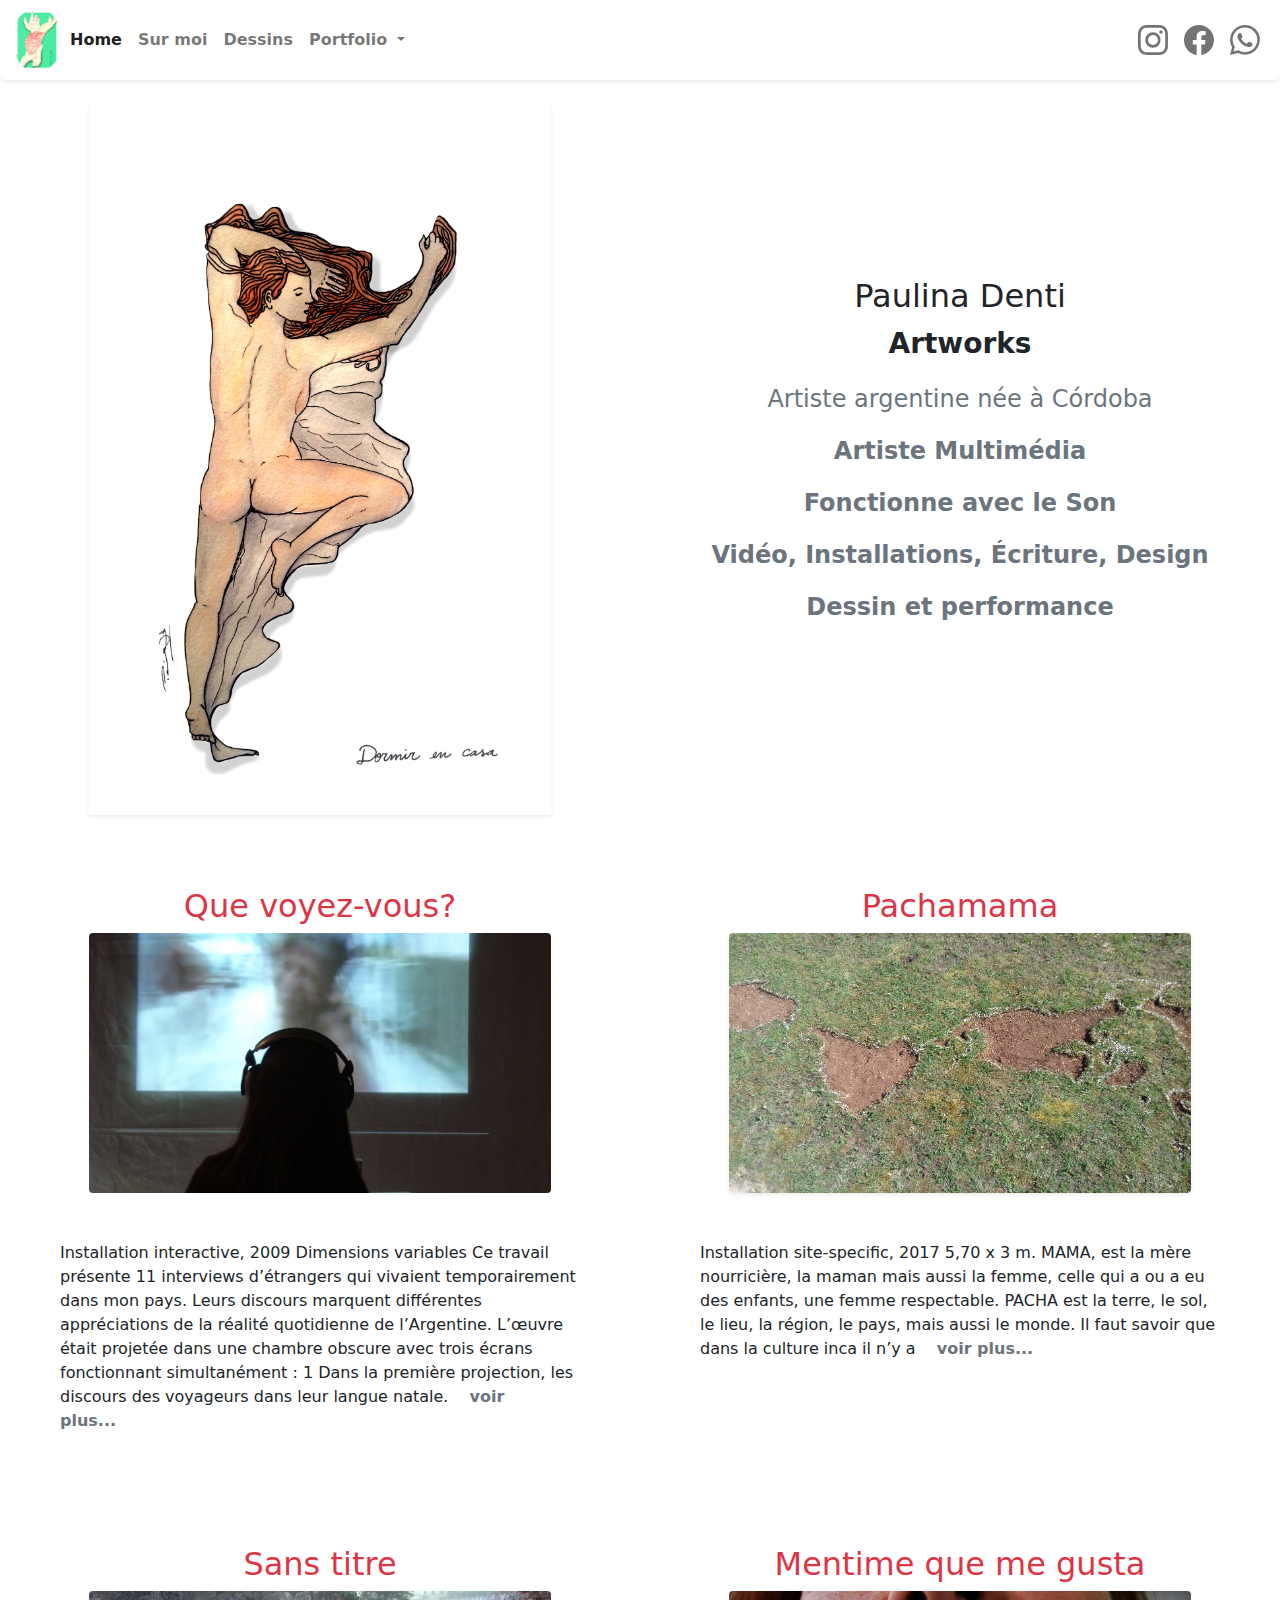
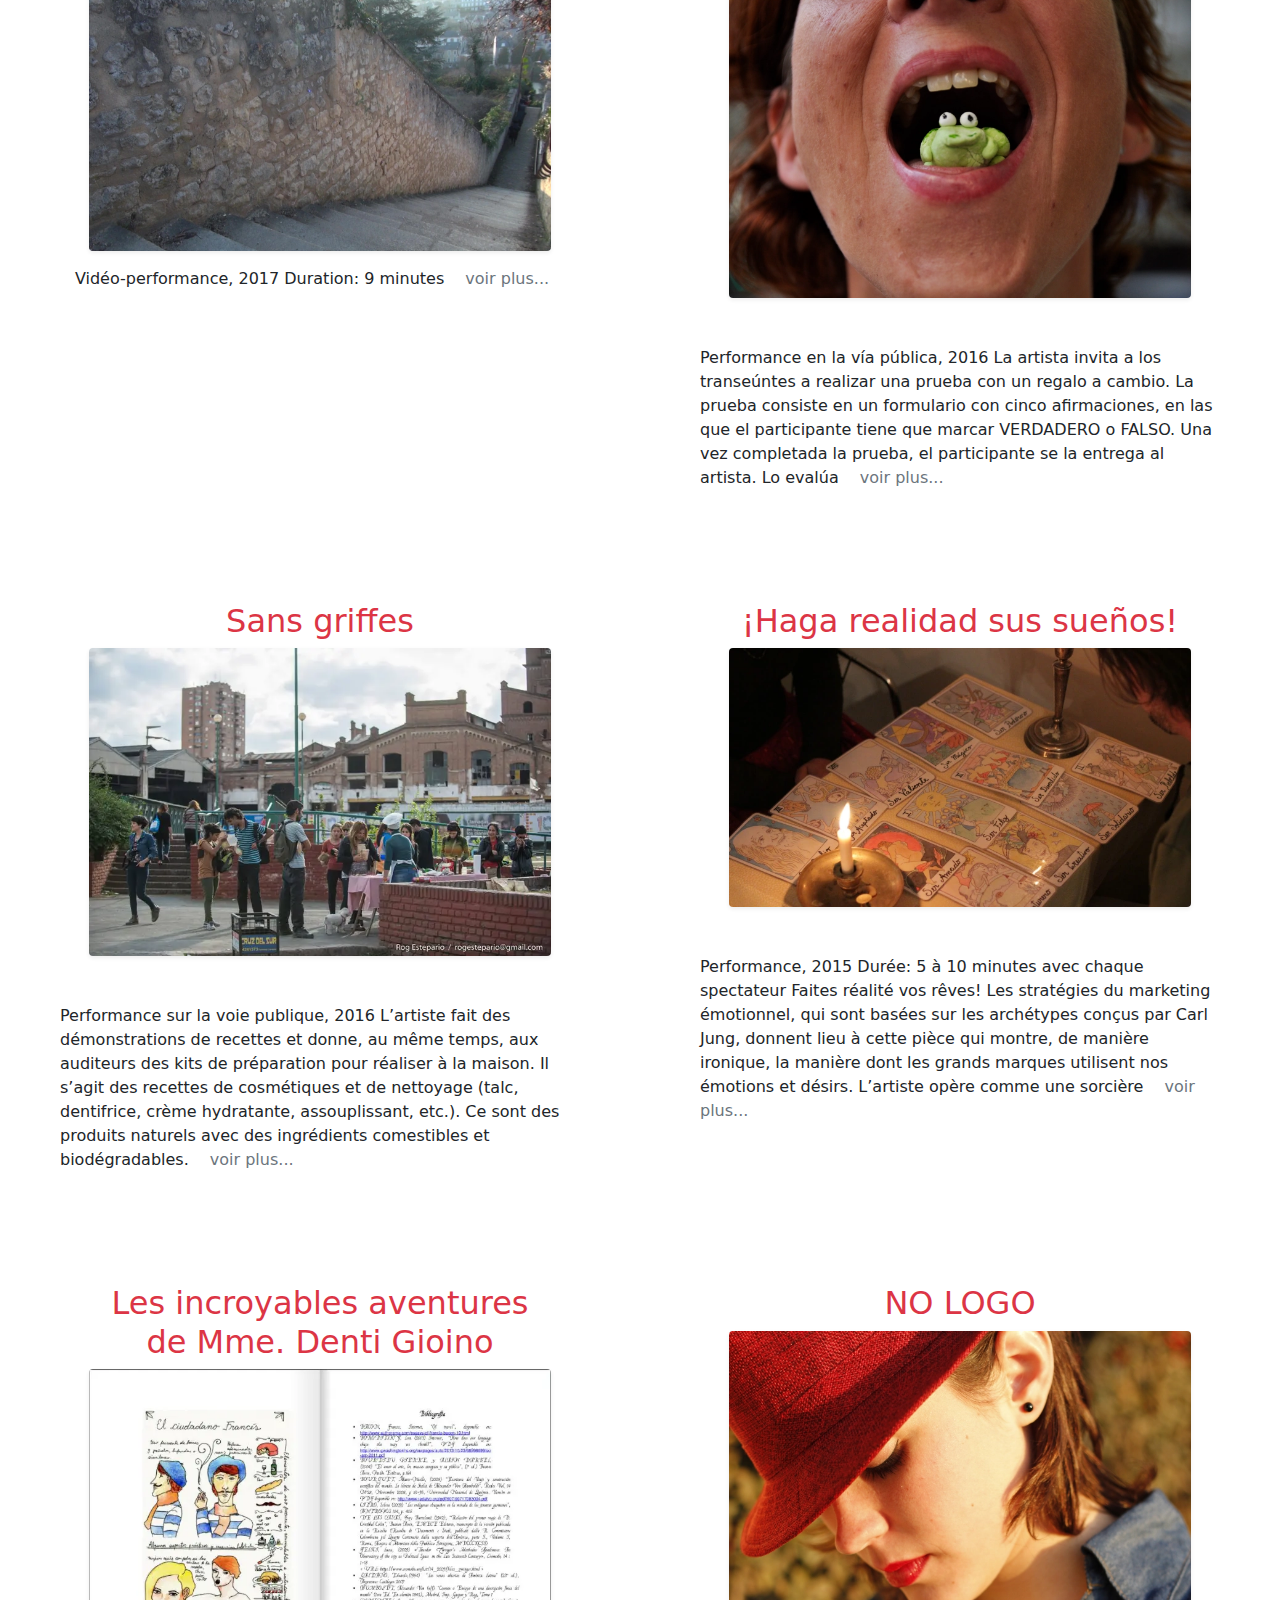
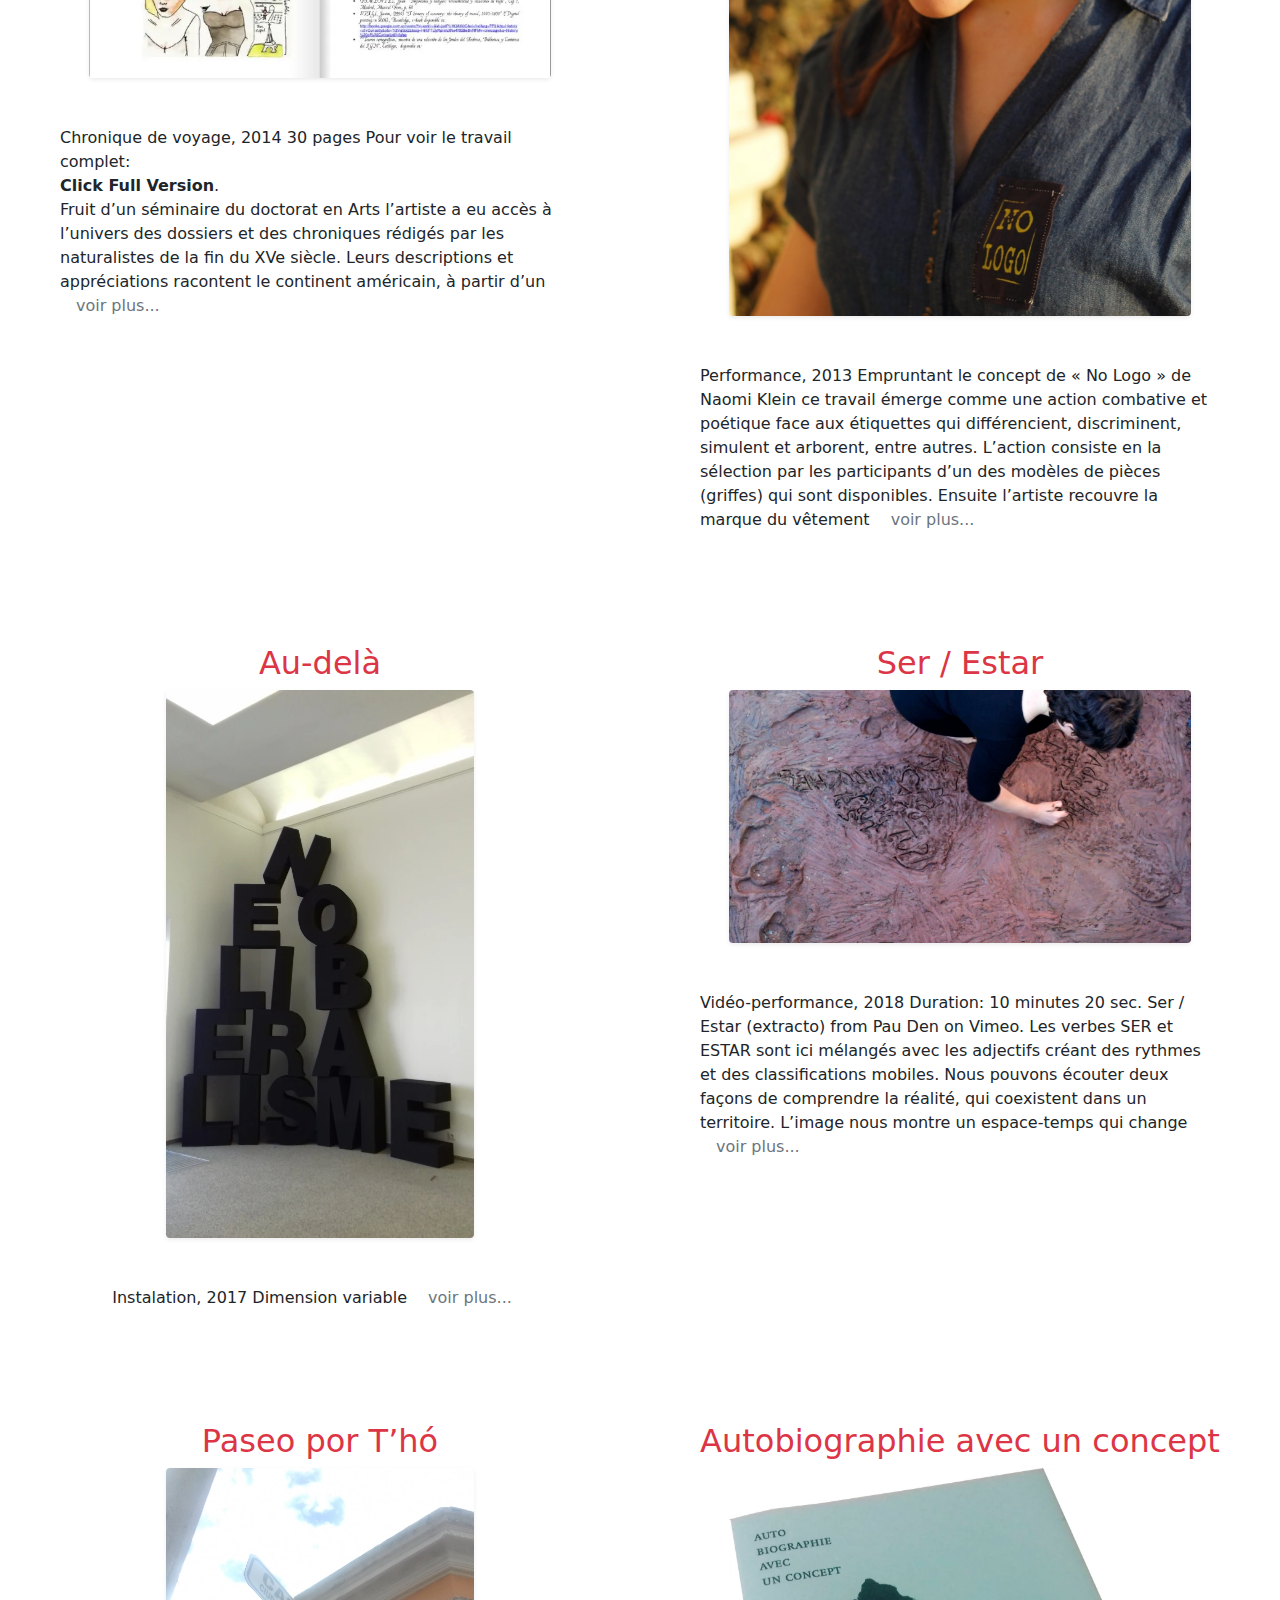
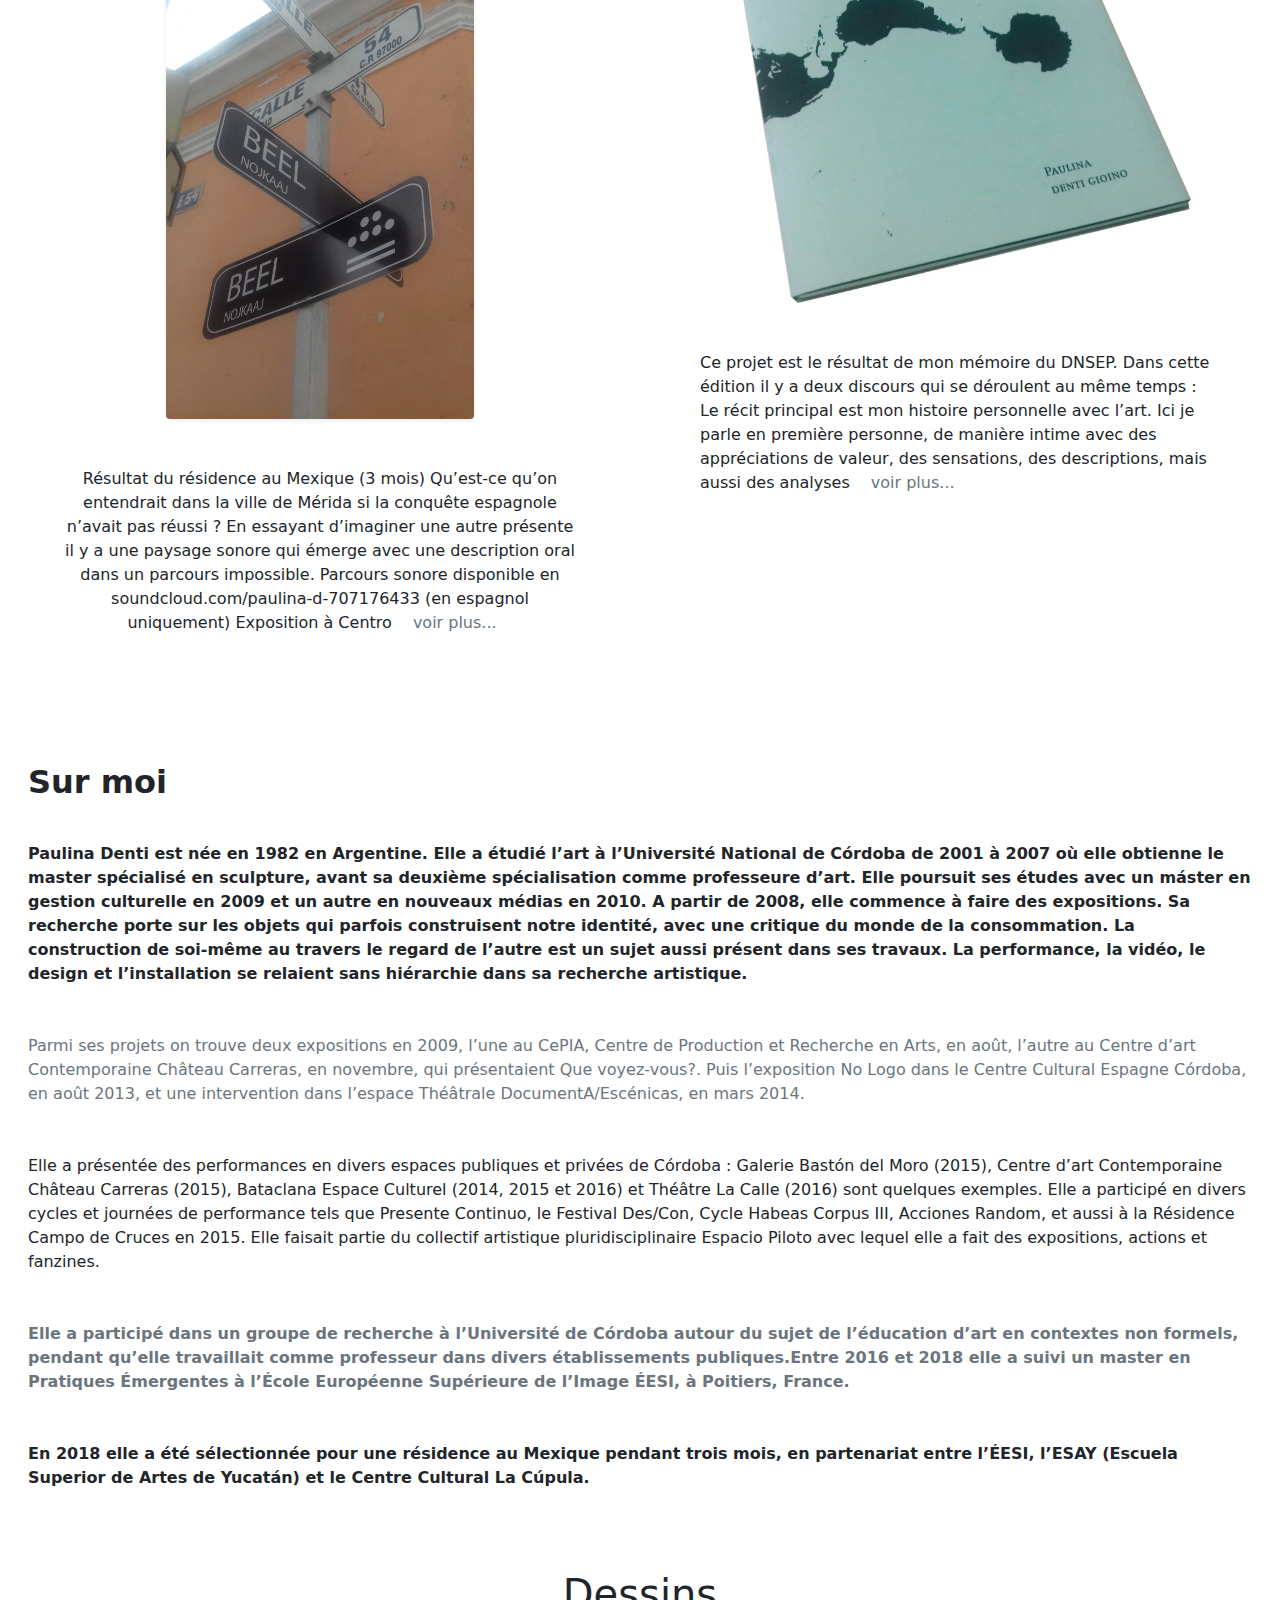
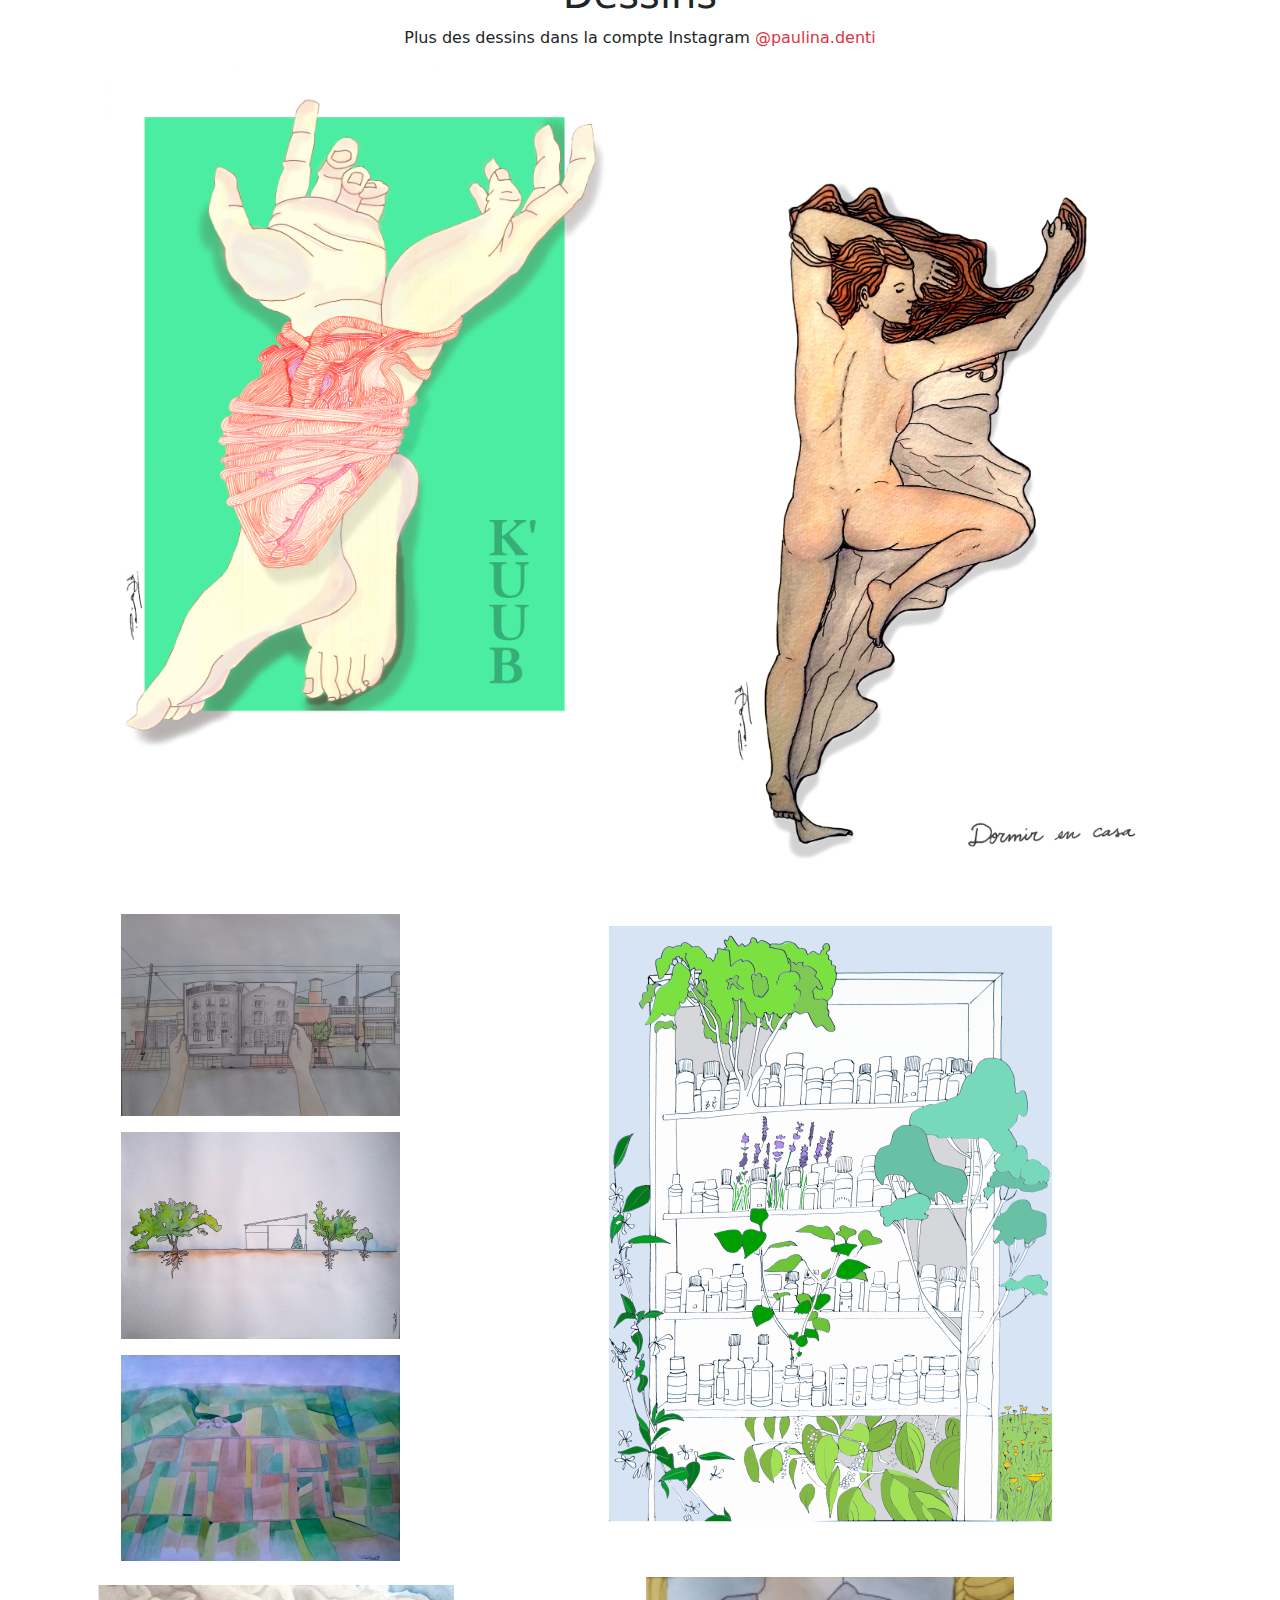
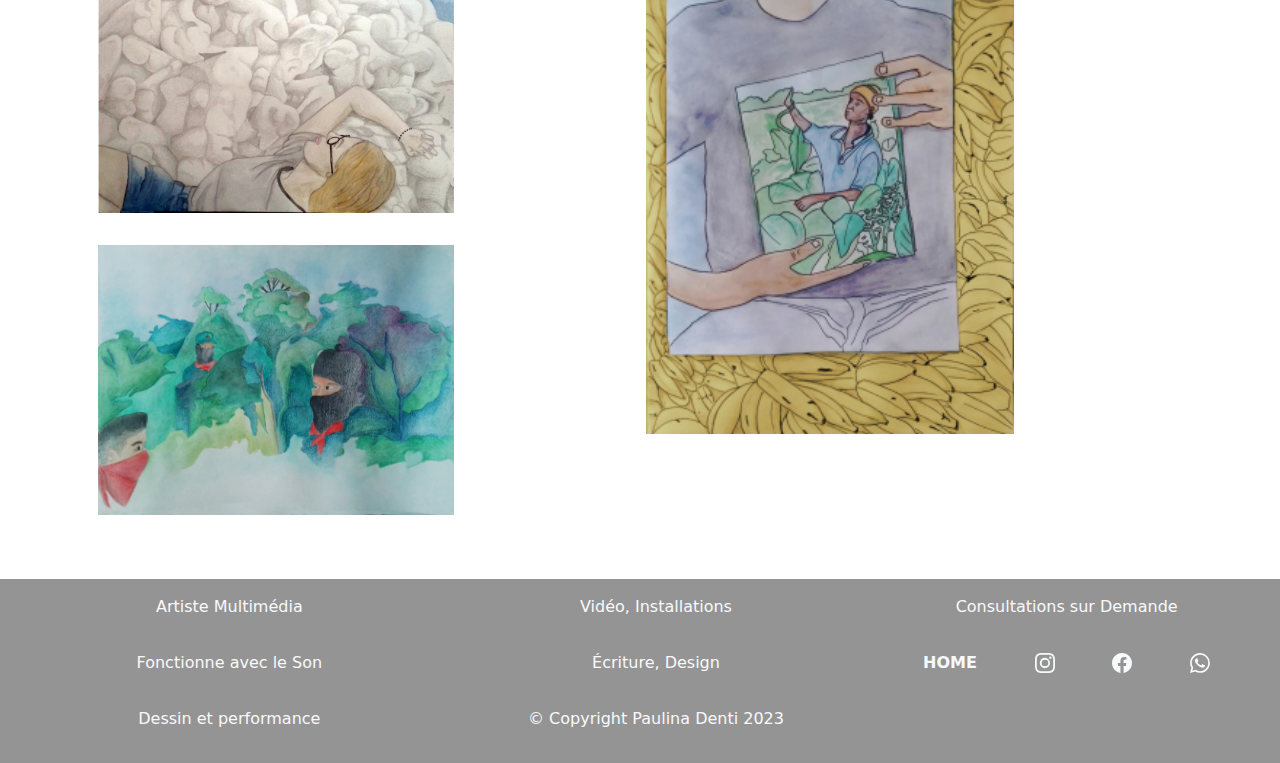
==== commit f88acc88: "comenzando proyecto" ====
--- a/index.html
+++ b/index.html
@@ -5,16 +5,16 @@
     <meta http-equiv="X-UA-Compatible" content="IE=edge">
     <meta name="viewport" content="width=device-width, initial-scale=1.0">
     <title>Paulina Denti - Artworks</title>
-    <link rel="shortcut icon" href="/img2/nostalgia.webp" type="image/x-icon">
-    <link rel="stylesheet" href="/landArtista.css">
-    <link rel="stylesheet" href="/bootstrap-5.3.0-alpha1-dist/css/bootstrap.min.css">
+    <link rel="shortcut icon" href="/img/nostalgia.webp" type="image/x-icon">
+    <link rel="stylesheet" href="/styles.css">
+    <link rel="stylesheet" href="/css/bootstrap.min.css">
 </head>
 <body data-bs-spy="scroll" data-bs-target=".navbar">
     <nav class="navbar navbar-expand-sm  shadow-sm  rounded" id="home">
         <div class="container-fluid">
         
     
-            <img src="/img2/kuub2.webp" class="img-fluid d-inline-block rounded-circle " width="50">
+            <img src="/img/kuub2.webp" class="img-fluid d-inline-block rounded-circle " width="50">
        
           
     
@@ -44,6 +44,25 @@
                       Dessins
                     </a>
                   </li> 
+                  <li class="nav-item fw-semibold dropdown">
+                    <a class="nav-link dropdown-toggle" href="#" role="button" data-bs-toggle="dropdown" aria-expanded="false">
+                      Portfolio
+                    </a>
+                    <ul class="dropdown-menu">
+                      <li><a class="dropdown-item" href="/autobiographie.html" target="_blank">Autobiographie avec un concept</a></li>
+                      <li><a class="dropdown-item" href="/paseo.html" target="_blank">Paseo por T’hó</a></li>
+                      <li><a class="dropdown-item" href="/ser_estar.html" target="_blank">Ser / Estar</a></li>
+                      <li><a class="dropdown-item" href="/au_dela.html" target="_blank">Au-delà</a></li>
+                      <li><a class="dropdown-item" href="/no_logo.html" target="_blank">No Logo</a></li>
+                      <li><a class="dropdown-item" href="/les_incroyables.html" target="_blank">Les incroyables aventures</a></li>
+                      <li><a class="dropdown-item" href="/haga_realidad.html" target="_blank">¡Haga realidad sus sueños!</a></li>
+                      <li><a class="dropdown-item" href="/sans_griffes.html" target="_blank">Sans griffes</a></li>
+                      <li><a class="dropdown-item" href="/mentime.html" target="_blank">Mentime que me gusta</a></li>
+                      <li><a class="dropdown-item" href="/sans_titre.html" target="_blank">Sans titre</a></li>
+                      <li><a class="dropdown-item" href="/pachamama.html" target="_blank">Pachamama</a></li>
+                      <li><a class="dropdown-item" href="/voyez_vous.html" target="_blank">Que voyez-vous?</a></li>
+                    </ul>
+                  </li>
           
             </ul>
           </div>
@@ -55,7 +74,7 @@
             <ul class="navbar-nav d-flex flex-row justify-content-around">
           
                 <li class="nav-item">
-                    <a class="nav-link" href="https://www.instagram.com/" target="_blank">
+                    <a class="nav-link" href="https://www.instagram.com/lapaudenti/" target="_blank">
                       <svg xmlns="http://www.w3.org/2000/svg" width="30" height="30" fill="currentColor" class="bi bi-instagram" viewBox="0 0 16 16">
                         <path d="M8 0C5.829 0 5.556.01 4.703.048 3.85.088 3.269.222 2.76.42a3.917 3.917 0 0 0-1.417.923A3.927 3.927 0 0 0 .42 2.76C.222 3.268.087 3.85.048 4.7.01 5.555 0 5.827 0 8.001c0 2.172.01 2.444.048 3.297.04.852.174 1.433.372 1.942.205.526.478.972.923 1.417.444.445.89.719 1.416.923.51.198 1.09.333 1.942.372C5.555 15.99 5.827 16 8 16s2.444-.01 3.298-.048c.851-.04 1.434-.174 1.943-.372a3.916 3.916 0 0 0 1.416-.923c.445-.445.718-.891.923-1.417.197-.509.332-1.09.372-1.942C15.99 10.445 16 10.173 16 8s-.01-2.445-.048-3.299c-.04-.851-.175-1.433-.372-1.941a3.926 3.926 0 0 0-.923-1.417A3.911 3.911 0 0 0 13.24.42c-.51-.198-1.092-.333-1.943-.372C10.443.01 10.172 0 7.998 0h.003zm-.717 1.442h.718c2.136 0 2.389.007 3.232.046.78.035 1.204.166 1.486.275.373.145.64.319.92.599.28.28.453.546.598.92.11.281.24.705.275 1.485.039.843.047 1.096.047 3.231s-.008 2.389-.047 3.232c-.035.78-.166 1.203-.275 1.485a2.47 2.47 0 0 1-.599.919c-.28.28-.546.453-.92.598-.28.11-.704.24-1.485.276-.843.038-1.096.047-3.232.047s-2.39-.009-3.233-.047c-.78-.036-1.203-.166-1.485-.276a2.478 2.478 0 0 1-.92-.598 2.48 2.48 0 0 1-.6-.92c-.109-.281-.24-.705-.275-1.485-.038-.843-.046-1.096-.046-3.233 0-2.136.008-2.388.046-3.231.036-.78.166-1.204.276-1.486.145-.373.319-.64.599-.92.28-.28.546-.453.92-.598.282-.11.705-.24 1.485-.276.738-.034 1.024-.044 2.515-.045v.002zm4.988 1.328a.96.96 0 1 0 0 1.92.96.96 0 0 0 0-1.92zm-4.27 1.122a4.109 4.109 0 1 0 0 8.217 4.109 4.109 0 0 0 0-8.217zm0 1.441a2.667 2.667 0 1 1 0 5.334 2.667 2.667 0 0 1 0-5.334z"/>
                       </svg>
@@ -90,17 +109,17 @@
   <div class="container-fluid text-center  rounded  mb-5">
     <div class="row ">
         <div class="col-sm-6  ">
-          <img class="img-fluid w-75 rounded-end-4 rounded-start-1 mt-4 mb-4 justify-content-end shadow-sm" src="/img2/nostalgia.webp" alt="">
+          <img class="img-fluid w-75 rounded-end-4 rounded-start-1 mt-4 mb-4 justify-content-end shadow-sm" src="/img/nostalgia.webp" alt="">
             
         </div>
         <div class="col-sm-6 align-self-center">
-          <h1 class="fs-1">Paulina Denti</h1>
-          <p class="fs-2 text-dark fw-semibold" >Artworks</p>
-          <p class="fs-3 text-secondary">Artiste argentine née à Córdoba</p>
-          <p class="fs-3 text-secondary fw-semibold">Artiste Multimédia</p>
-          <p class="fs-3 text-secondary fw-semibold">Fonctionne avec le Son</p>
-          <p class="fs-3 text-secondary fw-semibold">Vidéo, Installations, Écriture, Design</p>
-          <p class="fs-3 text-secondary fw-semibold">Dessin et performance</p>
+          <h1 class="fs-2">Paulina Denti</h1>
+          <p class="fs-3 text-dark fw-semibold" >Artworks</p>
+          <p class="fs-4 text-secondary">Artiste argentine née à Córdoba</p>
+          <p class="fs-4 text-secondary fw-semibold">Artiste Multimédia</p>
+          <p class="fs-4 text-secondary fw-semibold">Fonctionne avec le Son</p>
+          <p class="fs-4 text-secondary fw-semibold">Vidéo, Installations, Écriture, Design</p>
+          <p class="fs-4 text-secondary fw-semibold">Dessin et performance</p>
 
         
         </div>
@@ -188,10 +207,10 @@
         </div>
         <div class="col-sm-6">
             <h1 class="text-center text-danger fs-2">NO LOGO</h1>
-            <a href="nologo.html" target="_blank"><img src="/img/no logo.webp" class="img-fluid w-75 rounded-1 shadow-sm d-block mx-auto" alt=""></a>    
+            <a href="no_logo.html" target="_blank"><img src="/img/no logo.webp" class="img-fluid w-75 rounded-1 shadow-sm d-block mx-auto" alt=""></a>    
             <p class="p-5 text-dark text-start">
                 Performance, 2013 Empruntant le concept de « No Logo » de Naomi Klein ce travail émerge comme une action combative et poétique face aux étiquettes qui différencient, discriminent, simulent et arborent, entre autres. L’action consiste en la sélection par les participants d’un des modèles de pièces (griffes) qui sont disponibles. Ensuite l’artiste recouvre la marque du vêtement
-                <a href="nologo.html" class="text-decoration-none text-secondary p-3">voir plus...</a>
+                <a href="no_logo.html" class="text-decoration-none text-secondary p-3">voir plus...</a>
              </p>
            
         </div>
--- a/styles.css
+++ b/styles.css
@@ -0,0 +1,3 @@
+.footer {
+    background: #727272c2;
+} 